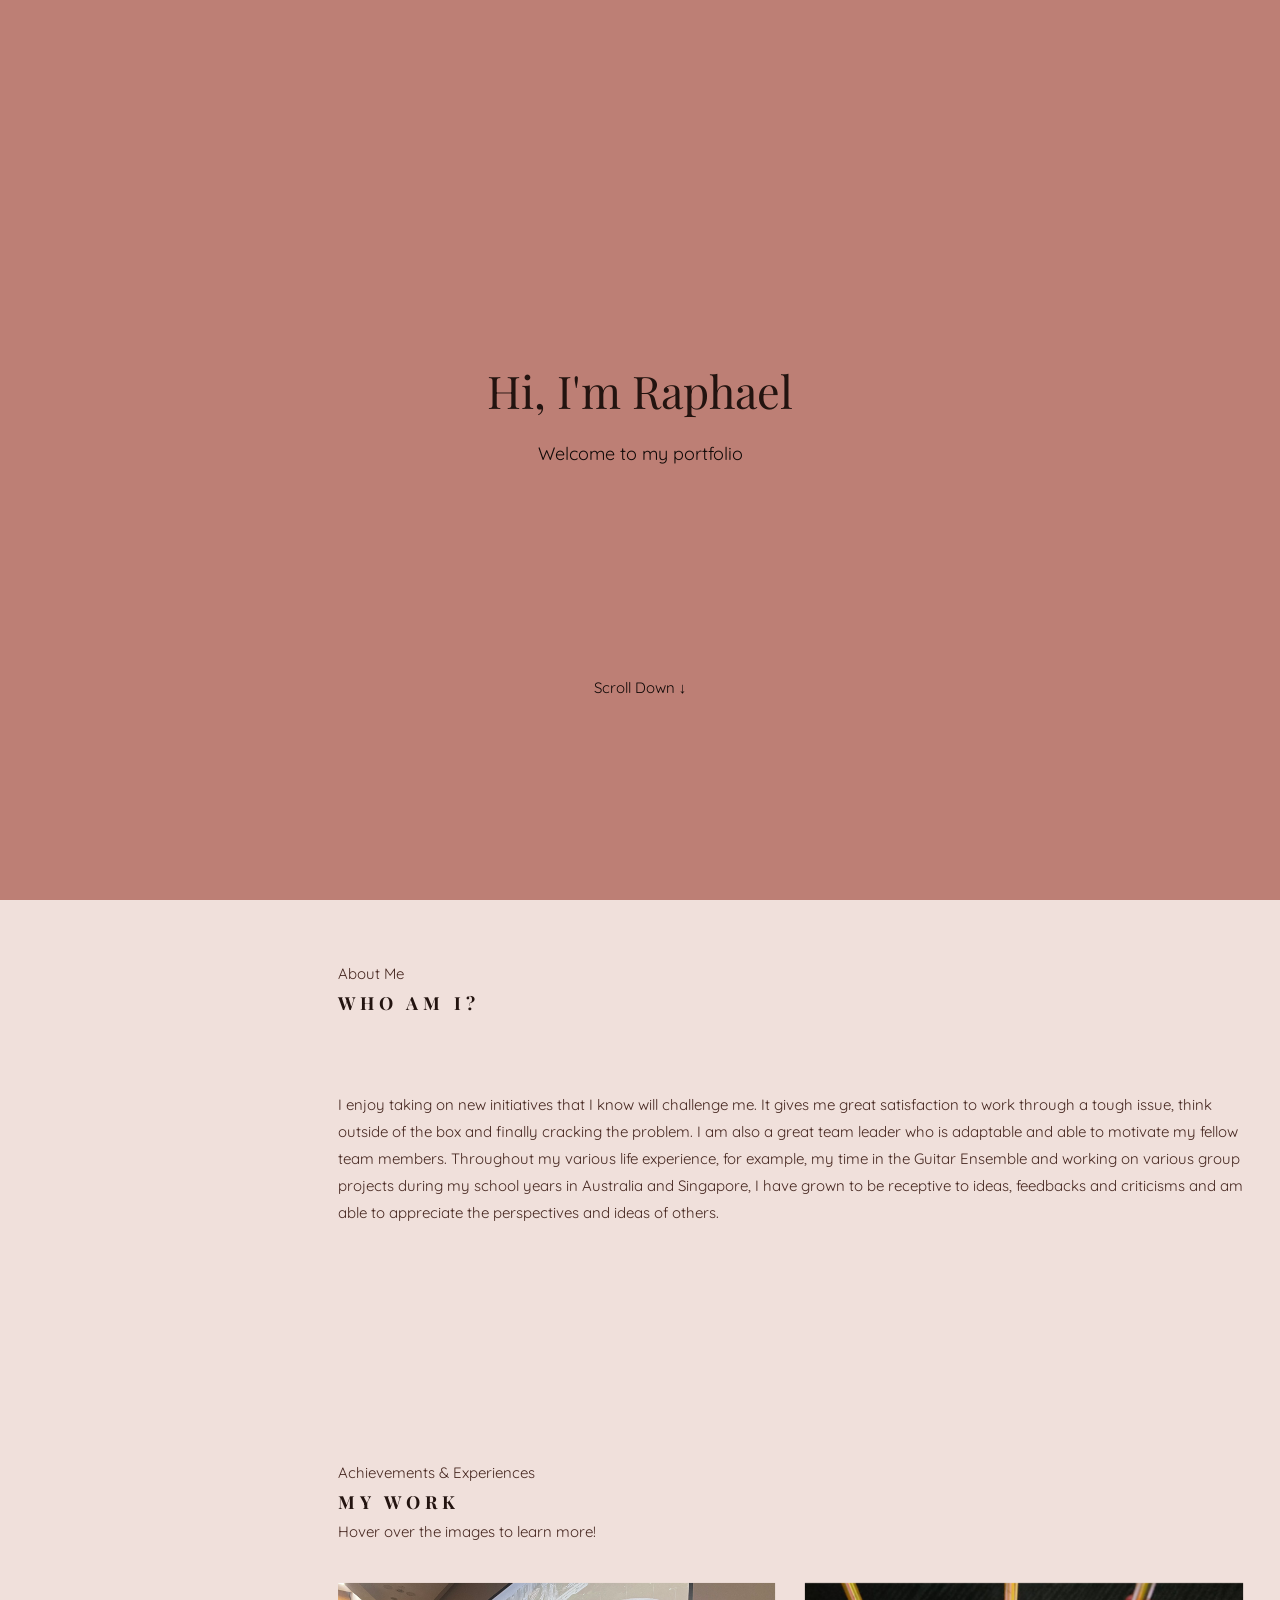
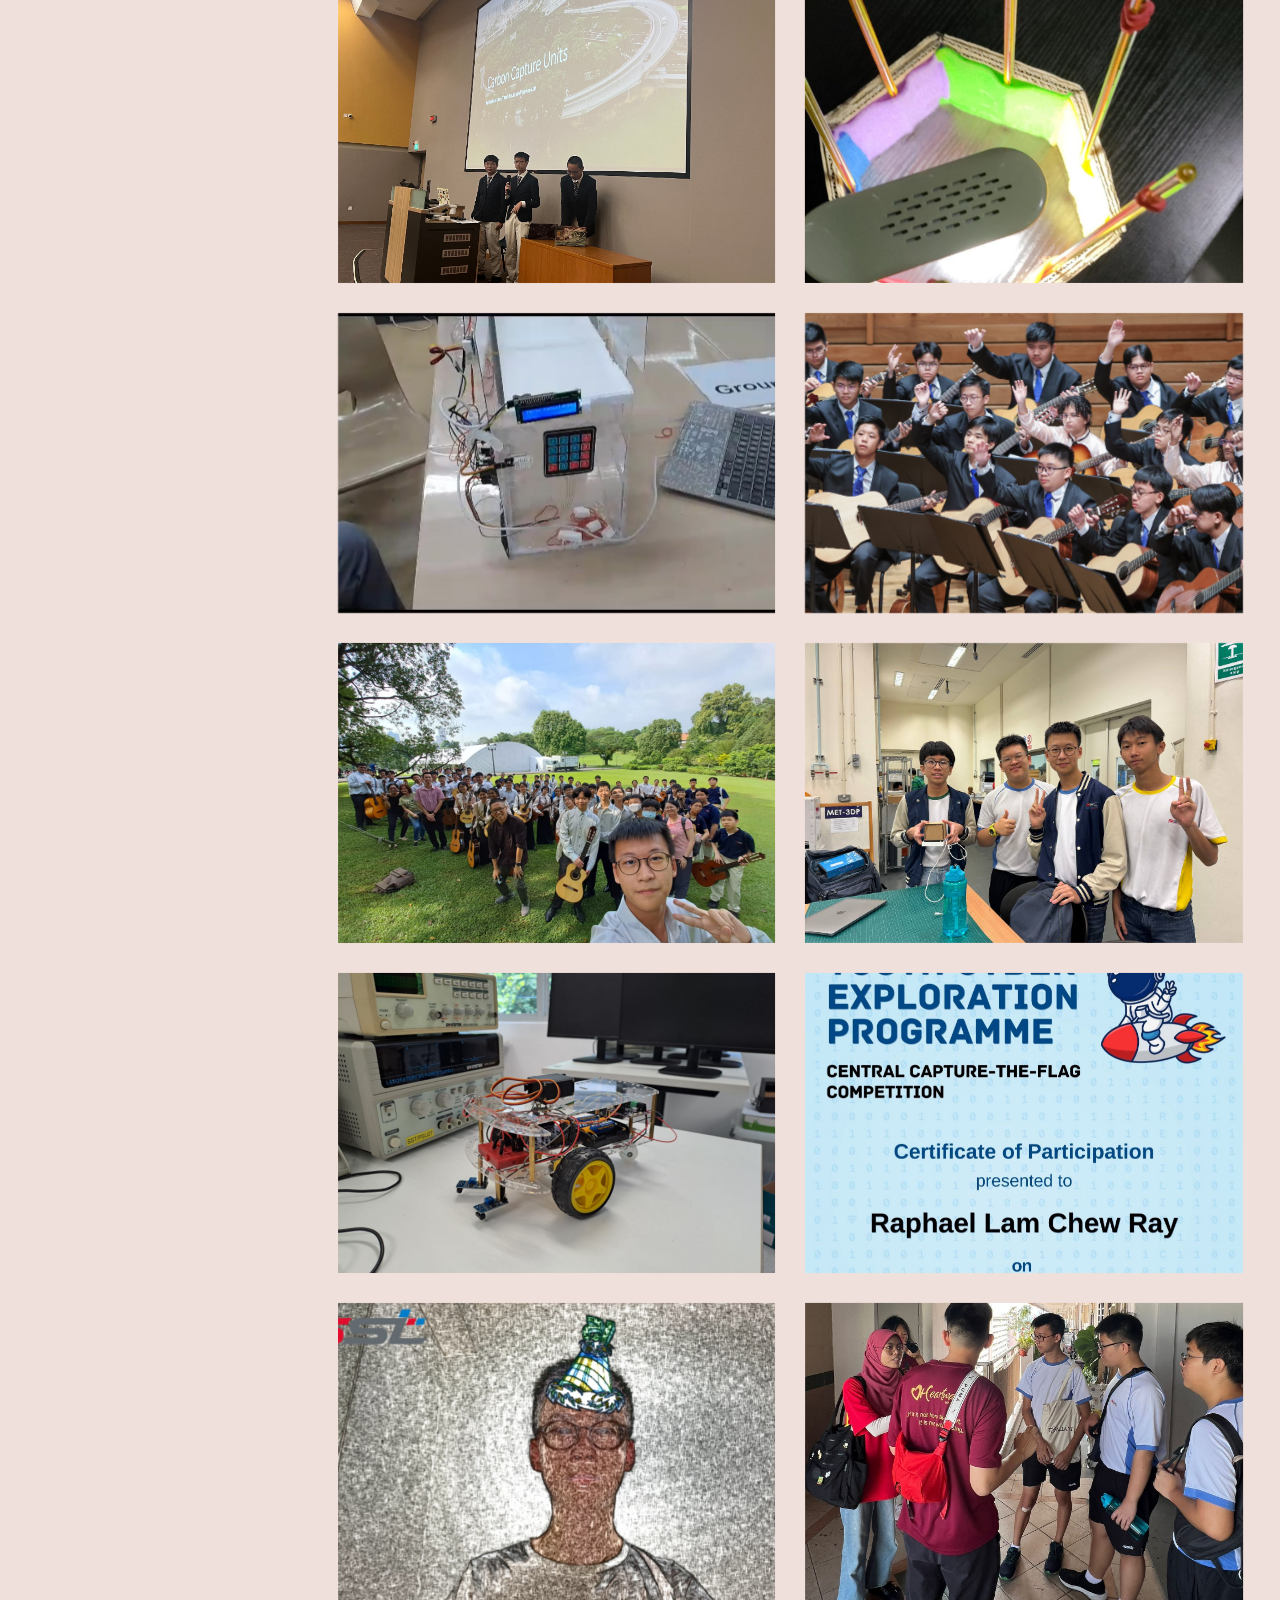
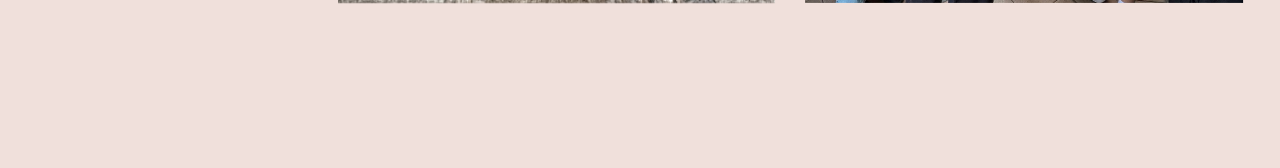
==== index.html @ e52ca61a "Overhaul" ====
<!DOCTYPE HTML>
<html>
	<head>
	<meta charset="utf-8">
	<meta http-equiv="X-UA-Compatible" content="IE=edge">
	<title>Raphael</title>

	<!-- Place favicon.ico and apple-touch-icon.png in the root directory -->
	<link rel="shortcut icon" href="favicon.ico">

	<link href="https://fonts.googleapis.com/css?family=Quicksand:300,400,500,700" rel="stylesheet">
	<link href="https://fonts.googleapis.com/css?family=Playfair+Display:400,400i,700" rel="stylesheet">
	
	<!-- Animate.css -->
	<link rel="stylesheet" href="css/animate.css">
	<!-- Icomoon Icon Fonts-->
	<link rel="stylesheet" href="css/icomoon.css">
	<!-- Bootstrap  -->
	<link rel="stylesheet" href="css/bootstrap.css">
	<!-- Flexslider  -->
	<link rel="stylesheet" href="css/flexslider.css">
	<!-- Flaticons  -->
	<!-- <link rel="stylesheet" href="fonts/flaticon/font/flaticon.css"> -->
	<!-- Owl Carousel -->
	<link rel="stylesheet" href="css/owl.carousel.min.css">
	<link rel="stylesheet" href="css/owl.theme.default.min.css">
	<!-- Theme style  -->
	<link rel="stylesheet" href="css/style.css">

	</head>
	<body>
	<div id="colorlib-page">
		<div class="container-wrap">
		<aside id="colorlib-aside" role="complementary" class="border js-fullheight">
			<div class="text-center">
				<div class="author-img" style="background-image: url(images/Profile.jpeg);"></div>
				<h1 id="colorlib-logo"><a href="index.html">Raphael Lam</a></h1>
				<span class="position">SST Student</span>
			</div>
			<nav id="colorlib-main-menu" role="navigation" class="navbar">
				<div id="navbar" class="collapse">
					<ul>
						<li class="active"><a href="#" data-nav-section="home">Home</a></li>
						<li><a href="#" data-nav-section="about">About</a></li>
						<li><a href="#" data-nav-section="work">Achievements & Experiences</a></li>
						<!-- <li><a href="#" data-nav-section="contact">Contact</a></li> -->
					</ul>
				</div>
			</nav>
		</aside>

		<section id="cover" class="js-fullheight">
			<div class="cover-content text-center">
				<h1>Hi, I'm Raphael</h1>
				<p>Welcome to my portfolio</p>
				<a href="#colorlib-main" class="scroll-btn">Scroll Down ↓</a>
			</div>
		</section>

		<div id="colorlib-main">

			<section id="colorlib-about" class="colorlib-about" data-section="about">
				<div class="colorlib-narrow-content">
					<div class="row">
						<div class="col-md-12">
							<div class="row row-bottom-padded-sm animate-box" data-animate-effect="fadeInLeft">
								<div class="col-md-12">
									<div class="about-desc">
										<span class="heading-meta">About Me</span>
										<h2 class="colorlib-heading">Who Am I?</h2>
										<!-- <p>I am a <strong>persistent</strong> learner.</p> -->
										<p>I enjoy taking on new initiatives that I know will challenge me. It gives me great satisfaction to work through a tough issue, think outside of the box and finally cracking the problem. I am also a great team leader who is adaptable and able to motivate my fellow team members. Throughout my various life experience, for example, my time in the Guitar Ensemble and working on various group projects during my school years in Australia and Singapore, I have grown to be receptive to ideas, feedbacks and criticisms and am able to appreciate the perspectives and ideas of others.</p>
									</div>
								</div>
							</div>
						</div>
					</div>
				</div>
			</section>

			<section class="colorlib-work" data-section="work">
				<div class="colorlib-narrow-content">
					<div class="row">
						<div class="col-md-6 col-md-offset-3 col-md-pull-3 animate-box" data-animate-effect="fadeInLeft">
							<span class="heading-meta">Achievements & Experiences</span>
							<h2 class="colorlib-heading" style="margin: 0;">My work</h2>
							<p>Hover over the images to learn more!</p>
						</div>
					</div>
					<div class="row row-bottom-padded-sm animate-box" data-animate-effect="fadeInLeft">
					</div>
					<div class="row">
						<div class="col-md-6 animate-box" data-animate-effect="fadeInLeft">
							<div class="project" style="background-image: url(images/chemcom.jpg);">
								<div class="desc">
									<div class="con">
										<h3><a href="work.html">2023 NUS Chem•Comm competition</a></h3>
										<p>In 2023, I participated in the 2023 NUS Chem•Comm competition. Our team decided to focus and research on the effect of carbon capture unit (CCU) to make schools carbon neutral by 2030. This competition allowed me to develop and foster my interest in Chemistry, and especially on how we can help to protect our environment for the future generations. You can visit the website we designed for the competition <a href="https://vernonloh6.wixsite.com/chemdotcom" style="color: inherit; text-decoration: underline;" target="_blank">here</a>.</p>
									</div>
								</div>
							</div>
						</div>
						<div class="col-md-6 animate-box" data-animate-effect="fadeInRight">
							<div class="project" style="background-image: url(images/ISS.jpg);">
								<div class="desc">
									<div class="con">
										<h3><a href="work.html">ISS</a></h3>
										<p>Our goal was to investigate the effect of colour on heat absorption of infra-red radiation. This project was an exciting first-time opportunity for me to go through an investigation and research process that spans from the planning, conducting the experiment, collection of the data and finally the analysis of the results.</p>
									</div>
								</div>
							</div>
						</div>
						<div class="col-md-6 animate-box" data-animate-effect="fadeInRight">
							<div class="project" style="background-image: url(images/artc.jpg);">
								<div class="desc">
									<div class="con">
										<h3><a href="work.html">ARTC camp</a></h3>
										<p>For the ARTC camp, we were tasked to come up with a product that could help increase the effectiveness of the recycling process. We did this by coming up with a device that could potentially detect which bottles were cleaned and properly washed before they go in the recycling bin. In this way, it would avoid contamination of recyclables that were already inside the bin.</p>
									</div>
								</div>
							</div>
						</div>
						<div class="col-md-6 animate-box" data-animate-effect="fadeInRight">
							<div class="project" style="background-image: url(images/syfimg.jpg);">
								<div class="desc">
									<div class="con">
										<h3><a href="work.html">2023 SYF competition</a></h3>
										<p>I was proud to be part of the SST Guitar Ensemble which won distinction at the 2023 SYF Competition. This was a golden opportunity for me to challenge myself to learn and play new and difficult pieces. It required commitment and dedication to perfect and master each song to the best of my abilities. At the same time, as the Vice Chairperson, I had to motivate and encourage my fellow guitarists to persevere in the gruelling practice sessions.</p>
									</div>
								</div>
							</div>
						</div>
						<div class="col-md-6 animate-box" data-animate-effect="fadeInRight">
							<div class="project" style="background-image: url(images/istana.jpeg);">
								<div class="desc">
									<div class="con">
										<h3><a href="work.html">2024 Performance at Istana</a></h3>
										<p>The SST Guitar Ensemble was invited to perform at the Istana for the Hari Raya Haji.  It was a very eye-opening experience for me as it was a chance for us to perform in front of a live audience. It was not an easy feat. We had to learn quite a number of pieces as our slot was for one hour, and we also had to perform outdoors in the sweltering heat.</p>
									</div>
								</div>
							</div>
						</div>
						<div class="col-md-6 animate-box" data-animate-effect="fadeInRight">
							<div class="project" style="background-image: url(images/bigdcamp.jpeg);">
								<div class="desc">
									<div class="con">
										<h3><a href="work.html">2024 SUTD-SST-NP Big D Camp</a></h3>
										<p>The SUTD-SST-NP Big D Camp taught me how to work with my team members to come up with a prototype in a short period of time. Over 3 days, we had to keep focused on the task at hand as we had limited time to agree on an idea, come up with the product design and build the prototype.</p>
									</div>
								</div>
							</div>
						</div>
						<div class="col-md-6 animate-box" data-animate-effect="fadeInRight">
							<div class="project" style="background-image: url(images/idc.jpeg);">
								<div class="desc">
									<div class="con">
										<h3><a href="work.html">IDC challenge</a></h3>
										<p>This challenge gave me the opportunity to work with my team-mates to build a disaster rescue robot. We worked on integrating an AI run on Raspberry Pi with the movement and control of the robot and sensors by making use of an Arduino Uno.</p>
									</div>
								</div>
							</div>
						</div>
						<div class="col-md-6 animate-box" data-animate-effect="fadeInRight">
							<div class="project" style="background-image: url(images/YCEP.jpg);">
								<div class="desc">
									<div class="con">
										<h3><a href="work.html"></a>YCEP</h3>
										<p>Over the past three years, I have taken part in multiple YCEP events organised by CSA and different polytechnics. This allowed me to pick up useful cybersecurity skills that help me to learn to be safe when being online.</p>
									</div>
								</div>
							</div>
						</div>
						<div class="col-md-6 animate-box" data-animate-effect="fadeInRight">
							<div class="project" style="background-image: url(images/compcoursework.jpg);">
								<div class="desc">
									<div class="con">
										<h3><a href="work.html"></a>Computing performance task</h3>
										<p>My assigned Computing Performance Task was to use the Python programming and facial recognition libraries to detect the faces of users. The context was for it be a virtual photobooth for SST’s anniversary, hence eliminating the need for physical props. <a href="https://github.com/Waphhh/CV-snapchat-filter" style="color: inherit; text-decoration: underline;" target="_blank">Link to the github repo</a>.</p>
									</div>
								</div>
							</div>
						</div>
						<div class="col-md-6 animate-box" data-animate-effect="fadeInRight">
							<div class="project" style="background-image: url(images/capstone.jpeg);">
								<div class="desc">
									<div class="con">
										<h3><a href="work.html"></a>Capstone</h3>
										<p>My year-end Capstone project sees me working with Heartware Network together with 3 of my friends to help our pioneer generation. Through this experience, I have nurtured my patience, compassion and understanding. I have gained a better insight about the elderly in our society, and in particular some of the unseen challenges that they face in their everyday life. So, our goal is to come up with an easy and simple solution that can contribute towards educating them to embrace technology.</p>
									</div>
								</div>
							</div>
						</div>
					</div>
				</div>
			</section>

			<!-- <section class="colorlib-contact" data-section="contact">
				<div class="colorlib-narrow-content">
					<div class="row">
						<div class="col-md-6 col-md-offset-3 col-md-pull-3 animate-box" data-animate-effect="fadeInLeft">
							<span class="heading-meta">Contact</span>
							<h2 class="colorlib-heading">Get in touch</h2>
						</div>
					</div>
				</div>
			</section> -->

		</div><!-- end:colorlib-main -->
	</div><!-- end:container-wrap -->
	</div><!-- end:colorlib-page -->

	<!-- jQuery -->
	<script src="js/jquery.min.js"></script>
	<!-- jQuery Easing -->
	<script src="js/jquery.easing.1.3.js"></script>
	<!-- Bootstrap -->
	<script src="js/bootstrap.min.js"></script>
	<!-- Waypoints -->
	<script src="js/jquery.waypoints.min.js"></script>
	<!-- Flexslider -->
	<script src="js/jquery.flexslider-min.js"></script>
	<!-- Owl carousel -->
	<script src="js/owl.carousel.min.js"></script>
	<!-- Counters -->
	<script src="js/jquery.countTo.js"></script>
	
	
	<!-- MAIN JS -->
	<script src="js/main.js"></script>

	</body>
</html>
---- css/icomoon.css ----
@font-face {
  font-family: 'icomoon';
  src:  url('fonts/icomoon.eot?6py85u');
  src:  
    url('fonts/icomoon.eot?6py85u#iefix') format('embedded-opentype'),
    url('fonts/icomoon.ttf?6py85u') format('truetype'),
    url('fonts/icomoon.woff?6py85u') format('woff'),
    url('fonts/icomoon.svg?6py85u#icomoon') format('svg');
  font-weight: normal;
  font-style: normal;
}

[class^="icon-"], [class*=" icon-"] {
  /* use !important to prevent issues with browser extensions that change fonts */
  font-family: 'icomoon' !important;
  speak: none;
  font-style: normal;
  font-weight: normal;
  font-variant: normal;
  text-transform: none;
  line-height: 1;

  /* Better Font Rendering =========== */
  -webkit-font-smoothing: antialiased;
  -moz-osx-font-smoothing: grayscale;
}

.icon-times:before {
  content: "\e930";
}
.icon-tick:before {
  content: "\e931";
}
.icon-plus:before {
  content: "\e932";
}
.icon-minus:before {
  content: "\e933";
}
.icon-equals:before {
  content: "\e934";
}
.icon-divide:before {
  content: "\e935";
}
.icon-chevron-right:before {
  content: "\e936";
}
.icon-chevron-left:before {
  content: "\e937";
}
.icon-arrow-right-thick:before {
  content: "\e938";
}
.icon-arrow-left-thick:before {
  content: "\e939";
}
.icon-th-small:before {
  content: "\e93a";
}
.icon-th-menu:before {
  content: "\e93b";
}
.icon-th-list:before {
  content: "\e93c";
}
.icon-th-large:before {
  content: "\e93d";
}
.icon-home:before {
  content: "\e93e";
}
.icon-arrow-forward:before {
  content: "\e93f";
}
.icon-arrow-back:before {
  content: "\e940";
}
.icon-rss:before {
  content: "\e941";
}
.icon-location:before {
  content: "\e942";
}
.icon-link:before {
  content: "\e943";
}
.icon-image:before {
  content: "\e944";
}
.icon-arrow-up-thick:before {
  content: "\e945";
}
.icon-arrow-down-thick:before {
  content: "\e946";
}
.icon-starburst:before {
  content: "\e947";
}
.icon-starburst-outline:before {
  content: "\e948";
}
.icon-star3:before {
  content: "\e949";
}
.icon-flow-children:before {
  content: "\e94a";
}
.icon-export:before {
  content: "\e94b";
}
.icon-delete2:before {
  content: "\e94c";
}
.icon-delete-outline:before {
  content: "\e94d";
}
.icon-cloud-storage:before {
  content: "\e94e";
}
.icon-wi-fi:before {
  content: "\e94f";
}
.icon-heart:before {
  content: "\e950";
}
.icon-flash:before {
  content: "\e951";
}
.icon-cancel:before {
  content: "\e952";
}
.icon-backspace:before {
  content: "\e953";
}
.icon-attachment:before {
  content: "\e954";
}
.icon-arrow-move:before {
  content: "\e955";
}
.icon-warning:before {
  content: "\e956";
}
.icon-user:before {
  content: "\e957";
}
.icon-radar:before {
  content: "\e958";
}
.icon-lock-open:before {
  content: "\e959";
}
.icon-lock-closed:before {
  content: "\e95a";
}
.icon-location-arrow:before {
  content: "\e95b";
}
.icon-info:before {
  content: "\e95c";
}
.icon-user-delete:before {
  content: "\e95d";
}
.icon-user-add:before {
  content: "\e95e";
}
.icon-media-pause:before {
  content: "\e95f";
}
.icon-group:before {
  content: "\e960";
}
.icon-chart-pie:before {
  content: "\e961";
}
.icon-chart-line:before {
  content: "\e962";
}
.icon-chart-bar:before {
  content: "\e963";
}
.icon-chart-area:before {
  content: "\e964";
}
.icon-video:before {
  content: "\e965";
}
.icon-point-of-interest:before {
  content: "\e966";
}
.icon-infinity:before {
  content: "\e967";
}
.icon-globe:before {
  content: "\e968";
}
.icon-eye:before {
  content: "\e969";
}
.icon-cog:before {
  content: "\e96a";
}
.icon-camera:before {
  content: "\e96b";
}
.icon-upload:before {
  content: "\e96c";
}
.icon-scissors:before {
  content: "\e96d";
}
.icon-refresh:before {
  content: "\e96e";
}
.icon-pin:before {
  content: "\e96f";
}
.icon-key:before {
  content: "\e970";
}
.icon-info-large:before {
  content: "\e971";
}
.icon-eject:before {
  content: "\e972";
}
.icon-download:before {
  content: "\e973";
}
.icon-zoom:before {
  content: "\e974";
}
.icon-zoom-out:before {
  content: "\e975";
}
.icon-zoom-in:before {
  content: "\e976";
}
.icon-sort-numerically:before {
  content: "\e977";
}
.icon-sort-alphabetically:before {
  content: "\e978";
}
.icon-input-checked:before {
  content: "\e979";
}
.icon-calender:before {
  content: "\e97a";
}
.icon-world2:before {
  content: "\e97b";
}
.icon-notes:before {
  content: "\e97c";
}
.icon-code:before {
  content: "\e97d";
}
.icon-arrow-sync:before {
  content: "\e97e";
}
.icon-arrow-shuffle:before {
  content: "\e97f";
}
.icon-arrow-repeat:before {
  content: "\e980";
}
.icon-arrow-minimise:before {
  content: "\e981";
}
.icon-arrow-maximise:before {
  content: "\e982";
}
.icon-arrow-loop:before {
  content: "\e983";
}
.icon-anchor:before {
  content: "\e984";
}
.icon-spanner:before {
  content: "\e985";
}
.icon-puzzle:before {
  content: "\e986";
}
.icon-power:before {
  content: "\e987";
}
.icon-plane:before {
  content: "\e988";
}
.icon-pi:before {
  content: "\e989";
}
.icon-phone:before {
  content: "\e98a";
}
.icon-microphone2:before {
  content: "\e98b";
}
.icon-media-rewind:before {
  content: "\e98c";
}
.icon-flag:before {
  content: "\e98d";
}
.icon-adjust-brightness:before {
  content: "\e98e";
}
.icon-waves:before {
  content: "\e98f";
}
.icon-social-twitter:before {
  content: "\e990";
}
.icon-social-facebook:before {
  content: "\e991";
}
.icon-social-dribbble:before {
  content: "\e992";
}
.icon-media-stop:before {
  content: "\e993";
}
.icon-media-record:before {
  content: "\e994";
}
.icon-media-play:before {
  content: "\e995";
}
.icon-media-fast-forward:before {
  content: "\e996";
}
.icon-media-eject:before {
  content: "\e997";
}
.icon-social-vimeo:before {
  content: "\e998";
}
.icon-social-tumbler:before {
  content: "\e999";
}
.icon-social-skype:before {
  content: "\e99a";
}
.icon-social-pinterest:before {
  content: "\e99b";
}
.icon-social-linkedin:before {
  content: "\e99c";
}
.icon-social-last-fm:before {
  content: "\e99d";
}
.icon-social-github:before {
  content: "\e99e";
}
.icon-social-flickr:before {
  content: "\e99f";
}
.icon-at:before {
  content: "\e9a0";
}
.icon-times-outline:before {
  content: "\e9a1";
}
.icon-plus-outline:before {
  content: "\e9a2";
}
.icon-minus-outline:before {
  content: "\e9a3";
}
.icon-tick-outline:before {
  content: "\e9a4";
}
.icon-th-large-outline:before {
  content: "\e9a5";
}
.icon-equals-outline:before {
  content: "\e9a6";
}
.icon-divide-outline:before {
  content: "\e9a7";
}
.icon-chevron-right-outline:before {
  content: "\e9a8";
}
.icon-chevron-left-outline:before {
  content: "\e9a9";
}
.icon-arrow-right-outline:before {
  content: "\e9aa";
}
.icon-arrow-left-outline:before {
  content: "\e9ab";
}
.icon-th-small-outline:before {
  content: "\e9ac";
}
.icon-th-menu-outline:before {
  content: "\e9ad";
}
.icon-th-list-outline:before {
  content: "\e9ae";
}
.icon-news2:before {
  content: "\e9b1";
}
.icon-home-outline:before {
  content: "\e9b2";
}
.icon-arrow-up-outline:before {
  content: "\e9b3";
}
.icon-arrow-forward-outline:before {
  content: "\e9b4";
}
.icon-arrow-down-outline:before {
  content: "\e9b5";
}
.icon-arrow-back-outline:before {
  content: "\e9b6";
}
.icon-trash3:before {
  content: "\e9b7";
}
.icon-rss-outline:before {
  content: "\e9b8";
}
.icon-message:before {
  content: "\e9b9";
}
.icon-location-outline:before {
  content: "\e9ba";
}
.icon-link-outline:before {
  content: "\e9bb";
}
.icon-image-outline:before {
  content: "\e9bc";
}
.icon-export-outline:before {
  content: "\e9bd";
}
.icon-cross:before {
  content: "\e9be";
}
.icon-wi-fi-outline:before {
  content: "\e9bf";
}
.icon-star-outline:before {
  content: "\e9c0";
}
.icon-media-pause-outline:before {
  content: "\e9c1";
}
.icon-mail:before {
  content: "\e9c2";
}
.icon-heart-outline:before {
  content: "\e9c3";
}
.icon-flash-outline:before {
  content: "\e9c4";
}
.icon-cancel-outline:before {
  content: "\e9c5";
}
.icon-beaker:before {
  content: "\e9c6";
}
.icon-arrow-move-outline:before {
  content: "\e9c7";
}
.icon-watch2:before {
  content: "\e9c8";
}
.icon-warning-outline:before {
  content: "\e9c9";
}
.icon-time:before {
  content: "\e9ca";
}
.icon-radar-outline:before {
  content: "\e9cb";
}
.icon-lock-open-outline:before {
  content: "\e9cc";
}
.icon-location-arrow-outline:before {
  content: "\e9cd";
}
.icon-info-outline:before {
  content: "\e9ce";
}
.icon-backspace-outline:before {
  content: "\e9cf";
}
.icon-attachment-outline:before {
  content: "\e9d0";
}
.icon-user-outline:before {
  content: "\e9d1";
}
.icon-user-delete-outline:before {
  content: "\e9d2";
}
.icon-user-add-outline:before {
  content: "\e9d3";
}
.icon-lock-closed-outline:before {
  content: "\e9d4";
}
.icon-group-outline:before {
  content: "\e9d5";
}
.icon-chart-pie-outline:before {
  content: "\e9d6";
}
.icon-chart-line-outline:before {
  content: "\e9d7";
}
.icon-chart-bar-outline:before {
  content: "\e9d8";
}
.icon-chart-area-outline:before {
  content: "\e9d9";
}
.icon-video-outline:before {
  content: "\e9da";
}
.icon-point-of-interest-outline:before {
  content: "\e9db";
}
.icon-map:before {
  content: "\e9dc";
}
.icon-key-outline:before {
  content: "\e9dd";
}
.icon-infinity-outline:before {
  content: "\e9de";
}
.icon-globe-outline:before {
  content: "\e9df";
}
.icon-eye-outline:before {
  content: "\e9e0";
}
.icon-cog-outline:before {
  content: "\e9e1";
}
.icon-camera-outline:before {
  content: "\e9e2";
}
.icon-upload-outline:before {
  content: "\e9e3";
}
.icon-support:before {
  content: "\e9e4";
}
.icon-scissors-outline:before {
  content: "\e9e5";
}
.icon-refresh-outline:before {
  content: "\e9e6";
}
.icon-info-large-outline:before {
  content: "\e9e7";
}
.icon-eject-outline:before {
  content: "\e9e8";
}
.icon-download-outline:before {
  content: "\e9e9";
}
.icon-battery-mid:before {
  content: "\e9ea";
}
.icon-battery-low:before {
  content: "\e9eb";
}
.icon-battery-high:before {
  content: "\e9ec";
}
.icon-zoom-outline:before {
  content: "\e9ed";
}
.icon-zoom-out-outline:before {
  content: "\e9ee";
}
.icon-zoom-in-outline:before {
  content: "\e9ef";
}
.icon-tag3:before {
  content: "\e9f0";
}
.icon-tabs-outline:before {
  content: "\e9f1";
}
.icon-pin-outline:before {
  content: "\e9f2";
}
.icon-message-typing:before {
  content: "\e9f3";
}
.icon-directions:before {
  content: "\e9f4";
}
.icon-battery-full:before {
  content: "\e9f5";
}
.icon-battery-charge:before {
  content: "\e9f6";
}
.icon-pipette:before {
  content: "\e9f7";
}
.icon-pencil:before {
  content: "\e9f8";
}
.icon-folder:before {
  content: "\e9f9";
}
.icon-folder-delete:before {
  content: "\e9fa";
}
.icon-folder-add:before {
  content: "\e9fb";
}
.icon-edit:before {
  content: "\e9fc";
}
.icon-document:before {
  content: "\e9fd";
}
.icon-document-delete:before {
  content: "\e9fe";
}
.icon-document-add:before {
  content: "\e9ff";
}
.icon-brush:before {
  content: "\ea00";
}
.icon-thumbs-up:before {
  content: "\ea01";
}
.icon-thumbs-down:before {
  content: "\ea02";
}
.icon-pen:before {
  content: "\ea03";
}
.icon-sort-numerically-outline:before {
  content: "\ea04";
}
.icon-sort-alphabetically-outline:before {
  content: "\ea05";
}
.icon-social-last-fm-circular:before {
  content: "\ea06";
}
.icon-social-github-circular:before {
  content: "\ea07";
}
.icon-compass:before {
  content: "\ea08";
}
.icon-bookmark:before {
  content: "\ea09";
}
.icon-input-checked-outline:before {
  content: "\ea0a";
}
.icon-code-outline:before {
  content: "\ea0b";
}
.icon-calender-outline:before {
  content: "\ea0c";
}
.icon-business-card:before {
  content: "\ea0d";
}
.icon-arrow-up:before {
  content: "\ea0e";
}
.icon-arrow-sync-outline:before {
  content: "\ea0f";
}
.icon-arrow-right:before {
  content: "\ea10";
}
.icon-arrow-repeat-outline:before {
  content: "\ea11";
}
.icon-arrow-loop-outline:before {
  content: "\ea12";
}
.icon-arrow-left:before {
  content: "\ea13";
}
.icon-flow-switch:before {
  content: "\ea14";
}
.icon-flow-parallel:before {
  content: "\ea15";
}
.icon-flow-merge:before {
  content: "\ea16";
}
.icon-document-text:before {
  content: "\ea17";
}
.icon-clipboard:before {
  content: "\ea18";
}
.icon-calculator:before {
  content: "\ea19";
}
.icon-arrow-minimise-outline:before {
  content: "\ea1a";
}
.icon-arrow-maximise-outline:before {
  content: "\ea1b";
}
.icon-arrow-down:before {
  content: "\ea1c";
}
.icon-gift:before {
  content: "\ea1d";
}
.icon-film:before {
  content: "\ea1e";
}
.icon-database:before {
  content: "\ea1f";
}
.icon-bell:before {
  content: "\ea20";
}
.icon-anchor-outline:before {
  content: "\ea21";
}
.icon-adjust-contrast:before {
  content: "\ea22";
}
.icon-world-outline:before {
  content: "\ea23";
}
.icon-shopping-bag:before {
  content: "\ea24";
}
.icon-power-outline:before {
  content: "\ea25";
}
.icon-notes-outline:before {
  content: "\ea26";
}
.icon-device-tablet:before {
  content: "\ea27";
}
.icon-device-phone:before {
  content: "\ea28";
}
.icon-device-laptop:before {
  content: "\ea29";
}
.icon-device-desktop:before {
  content: "\ea2a";
}
.icon-briefcase:before {
  content: "\ea2b";
}
.icon-stopwatch:before {
  content: "\ea2c";
}
.icon-spanner-outline:before {
  content: "\ea2d";
}
.icon-puzzle-outline:before {
  content: "\ea2e";
}
.icon-printer:before {
  content: "\ea2f";
}
.icon-pi-outline:before {
  content: "\ea30";
}
.icon-lightbulb:before {
  content: "\ea31";
}
.icon-flag-outline:before {
  content: "\ea32";
}
.icon-contacts:before {
  content: "\ea33";
}
.icon-archive2:before {
  content: "\ea34";
}
.icon-weather-stormy:before {
  content: "\ea35";
}
.icon-weather-shower:before {
  content: "\ea36";
}
.icon-weather-partly-sunny:before {
  content: "\ea37";
}
.icon-weather-downpour:before {
  content: "\ea38";
}
.icon-weather-cloudy:before {
  content: "\ea39";
}
.icon-plane-outline:before {
  content: "\ea3a";
}
.icon-phone-outline:before {
  content: "\ea3b";
}
.icon-microphone-outline:before {
  content: "\ea3c";
}
.icon-weather-windy:before {
  content: "\ea3d";
}
.icon-weather-windy-cloudy:before {
  content: "\ea3e";
}
.icon-weather-sunny:before {
  content: "\ea3f";
}
.icon-weather-snow:before {
  content: "\ea40";
}
.icon-weather-night:before {
  content: "\ea41";
}
.icon-media-stop-outline:before {
  content: "\ea42";
}
.icon-media-rewind-outline:before {
  content: "\ea43";
}
.icon-media-record-outline:before {
  content: "\ea44";
}
.icon-media-play-outline:before {
  content: "\ea45";
}
.icon-media-fast-forward-outline:before {
  content: "\ea46";
}
.icon-media-eject-outline:before {
  content: "\ea47";
}
.icon-wine:before {
  content: "\ea48";
}
.icon-waves-outline:before {
  content: "\ea49";
}
.icon-ticket:before {
  content: "\ea4a";
}
.icon-tags:before {
  content: "\ea4b";
}
.icon-plug:before {
  content: "\ea4c";
}
.icon-headphones:before {
  content: "\ea4d";
}
.icon-credit-card:before {
  content: "\ea4e";
}
.icon-coffee:before {
  content: "\ea4f";
}
.icon-book:before {
  content: "\ea50";
}
.icon-beer:before {
  content: "\ea51";
}
.icon-volume2:before {
  content: "\ea52";
}
.icon-volume-up:before {
  content: "\ea53";
}
.icon-volume-mute:before {
  content: "\ea54";
}
.icon-volume-down:before {
  content: "\ea55";
}
.icon-social-vimeo-circular:before {
  content: "\ea56";
}
.icon-social-twitter-circular:before {
  content: "\ea57";
}
.icon-social-pinterest-circular:before {
  content: "\ea58";
}
.icon-social-linkedin-circular:before {
  content: "\ea59";
}
.icon-social-facebook-circular:before {
  content: "\ea5a";
}
.icon-social-dribbble-circular:before {
  content: "\ea5b";
}
.icon-tree:before {
  content: "\ea5c";
}
.icon-thermometer2:before {
  content: "\ea5d";
}
.icon-social-tumbler-circular:before {
  content: "\ea5e";
}
.icon-social-skype-outline:before {
  content: "\ea5f";
}
.icon-social-flickr-circular:before {
  content: "\ea60";
}
.icon-social-at-circular:before {
  content: "\ea61";
}
.icon-shopping-cart:before {
  content: "\ea62";
}
.icon-messages:before {
  content: "\ea63";
}
.icon-leaf:before {
  content: "\ea64";
}
.icon-feather:before {
  content: "\ea65";
}
.icon-eye2:before {
  content: "\e064";
}
.icon-paper-clip:before {
  content: "\e065";
}
.icon-mail5:before {
  content: "\e066";
}
.icon-toggle:before {
  content: "\e067";
}
.icon-layout:before {
  content: "\e068";
}
.icon-link2:before {
  content: "\e069";
}
.icon-bell2:before {
  content: "\e06a";
}
.icon-lock3:before {
  content: "\e06b";
}
.icon-unlock:before {
  content: "\e06c";
}
.icon-ribbon2:before {
  content: "\e06d";
}
.icon-image2:before {
  content: "\e06e";
}
.icon-signal:before {
  content: "\e06f";
}
.icon-target3:before {
  content: "\e070";
}
.icon-clipboard3:before {
  content: "\e071";
}
.icon-clock3:before {
  content: "\e072";
}
.icon-watch:before {
  content: "\e073";
}
.icon-air-play:before {
  content: "\e074";
}
.icon-camera3:before {
  content: "\e075";
}
.icon-video2:before {
  content: "\e076";
}
.icon-disc:before {
  content: "\e077";
}
.icon-printer3:before {
  content: "\e078";
}
.icon-monitor:before {
  content: "\e079";
}
.icon-server:before {
  content: "\e07a";
}
.icon-cog2:before {
  content: "\e07b";
}
.icon-heart3:before {
  content: "\e07c";
}
.icon-paragraph:before {
  content: "\e07d";
}
.icon-align-justify:before {
  content: "\e07e";
}
.icon-align-left:before {
  content: "\e07f";
}
.icon-align-center:before {
  content: "\e080";
}
.icon-align-right:before {
  content: "\e081";
}
.icon-book2:before {
  content: "\e082";
}
.icon-layers2:before {
  content: "\e083";
}
.icon-stack2:before {
  content: "\e084";
}
.icon-stack-2:before {
  content: "\e085";
}
.icon-paper:before {
  content: "\e086";
}
.icon-paper-stack:before {
  content: "\e087";
}
.icon-search3:before {
  content: "\e088";
}
.icon-zoom-in2:before {
  content: "\e089";
}
.icon-zoom-out2:before {
  content: "\e08a";
}
.icon-reply2:before {
  content: "\e08b";
}
.icon-circle-plus:before {
  content: "\e08c";
}
.icon-circle-minus:before {
  content: "\e08d";
}
.icon-circle-check:before {
  content: "\e08e";
}
.icon-circle-cross:before {
  content: "\e08f";
}
.icon-square-plus:before {
  content: "\e090";
}
.icon-square-minus:before {
  content: "\e091";
}
.icon-square-check:before {
  content: "\e092";
}
.icon-square-cross:before {
  content: "\e093";
}
.icon-microphone:before {
  content: "\e094";
}
.icon-record:before {
  content: "\e095";
}
.icon-skip-back:before {
  content: "\e096";
}
.icon-rewind:before {
  content: "\e097";
}
.icon-play4:before {
  content: "\e098";
}
.icon-pause3:before {
  content: "\e099";
}
.icon-stop3:before {
  content: "\e09a";
}
.icon-fast-forward:before {
  content: "\e09b";
}
.icon-skip-forward:before {
  content: "\e09c";
}
.icon-shuffle2:before {
  content: "\e09d";
}
.icon-repeat:before {
  content: "\e09e";
}
.icon-folder2:before {
  content: "\e09f";
}
.icon-umbrella:before {
  content: "\e0a0";
}
.icon-moon:before {
  content: "\e0a1";
}
.icon-thermometer:before {
  content: "\e0a2";
}
.icon-drop:before {
  content: "\e0a3";
}
.icon-sun2:before {
  content: "\e0a4";
}
.icon-cloud3:before {
  content: "\e0a5";
}
.icon-cloud-upload2:before {
  content: "\e0a6";
}
.icon-cloud-download2:before {
  content: "\e0a7";
}
.icon-upload4:before {
  content: "\e0a8";
}
.icon-download4:before {
  content: "\e0a9";
}
.icon-location3:before {
  content: "\e0aa";
}
.icon-location-2:before {
  content: "\e0ab";
}
.icon-map3:before {
  content: "\e0ac";
}
.icon-battery:before {
  content: "\e0ad";
}
.icon-head:before {
  content: "\e0ae";
}
.icon-briefcase3:before {
  content: "\e0af";
}
.icon-speech-bubble:before {
  content: "\e0b0";
}
.icon-anchor2:before {
  content: "\e0b1";
}
.icon-globe2:before {
  content: "\e0b2";
}
.icon-box:before {
  content: "\e0b3";
}
.icon-reload:before {
  content: "\e0b4";
}
.icon-share3:before {
  content: "\e0b5";
}
.icon-marquee:before {
  content: "\e0b6";
}
.icon-marquee-plus:before {
  content: "\e0b7";
}
.icon-marquee-minus:before {
  content: "\e0b8";
}
.icon-tag:before {
  content: "\e0b9";
}
.icon-power2:before {
  content: "\e0ba";
}
.icon-command2:before {
  content: "\e0bb";
}
.icon-alt:before {
  content: "\e0bc";
}
.icon-esc:before {
  content: "\e0bd";
}
.icon-bar-graph:before {
  content: "\e0be";
}
.icon-bar-graph-2:before {
  content: "\e0bf";
}
.icon-pie-graph:before {
  content: "\e0c0";
}
.icon-star:before {
  content: "\e0c1";
}
.icon-arrow-left3:before {
  content: "\e0c2";
}
.icon-arrow-right3:before {
  content: "\e0c3";
}
.icon-arrow-up3:before {
  content: "\e0c4";
}
.icon-arrow-down3:before {
  content: "\e0c5";
}
.icon-volume:before {
  content: "\e0c6";
}
.icon-mute:before {
  content: "\e0c7";
}
.icon-content-right:before {
  content: "\e100";
}
.icon-content-left:before {
  content: "\e101";
}
.icon-grid2:before {
  content: "\e102";
}
.icon-grid-2:before {
  content: "\e103";
}
.icon-columns:before {
  content: "\e104";
}
.icon-loader:before {
  content: "\e105";
}
.icon-bag:before {
  content: "\e106";
}
.icon-ban:before {
  content: "\e107";
}
.icon-flag3:before {
  content: "\e108";
}
.icon-trash:before {
  content: "\e109";
}
.icon-expand2:before {
  content: "\e110";
}
.icon-contract:before {
  content: "\e111";
}
.icon-maximize:before {
  content: "\e112";
}
.icon-minimize:before {
  content: "\e113";
}
.icon-plus2:before {
  content: "\e114";
}
.icon-minus2:before {
  content: "\e115";
}
.icon-check:before {
  content: "\e116";
}
.icon-cross2:before {
  content: "\e117";
}
.icon-move:before {
  content: "\e118";
}
.icon-delete:before {
  content: "\e119";
}
.icon-menu5:before {
  content: "\e120";
}
.icon-archive:before {
  content: "\e121";
}
.icon-inbox:before {
  content: "\e122";
}
.icon-outbox:before {
  content: "\e123";
}
.icon-file:before {
  content: "\e124";
}
.icon-file-add:before {
  content: "\e125";
}
.icon-file-subtract:before {
  content: "\e126";
}
.icon-help:before {
  content: "\e127";
}
.icon-open:before {
  content: "\e128";
}
.icon-ellipsis:before {
  content: "\e129";
}
.icon-heart4:before {
  content: "\e900";
}
.icon-cloud4:before {
  content: "\e901";
}
.icon-star2:before {
  content: "\e902";
}
.icon-tv2:before {
  content: "\e903";
}
.icon-sound:before {
  content: "\e904";
}
.icon-video3:before {
  content: "\e905";
}
.icon-trash2:before {
  content: "\e906";
}
.icon-user2:before {
  content: "\e907";
}
.icon-key3:before {
  content: "\e908";
}
.icon-search4:before {
  content: "\e909";
}
.icon-settings:before {
  content: "\e90a";
}
.icon-camera4:before {
  content: "\e90b";
}
.icon-tag2:before {
  content: "\e90c";
}
.icon-lock4:before {
  content: "\e90d";
}
.icon-bulb:before {
  content: "\e90e";
}
.icon-pen2:before {
  content: "\e90f";
}
.icon-diamond:before {
  content: "\e910";
}
.icon-display2:before {
  content: "\e911";
}
.icon-location4:before {
  content: "\e912";
}
.icon-eye3:before {
  content: "\e913";
}
.icon-bubble3:before {
  content: "\e914";
}
.icon-stack3:before {
  content: "\e915";
}
.icon-cup:before {
  content: "\e916";
}
.icon-phone3:before {
  content: "\e917";
}
.icon-news:before {
  content: "\e918";
}
.icon-mail6:before {
  content: "\e919";
}
.icon-like:before {
  content: "\e91a";
}
.icon-photo:before {
  content: "\e91b";
}
.icon-note:before {
  content: "\e91c";
}
.icon-clock4:before {
  content: "\e91d";
}
.icon-paperplane:before {
  content: "\e91e";
}
.icon-params:before {
  content: "\e91f";
}
.icon-banknote:before {
  content: "\e920";
}
.icon-data:before {
  content: "\e921";
}
.icon-music2:before {
  content: "\e922";
}
.icon-megaphone2:before {
  content: "\e923";
}
.icon-study:before {
  content: "\e924";
}
.icon-lab2:before {
  content: "\e925";
}
.icon-food:before {
  content: "\e926";
}
.icon-t-shirt:before {
  content: "\e927";
}
.icon-fire2:before {
  content: "\e928";
}
.icon-clip:before {
  content: "\e929";
}
.icon-shop:before {
  content: "\e92a";
}
.icon-calendar3:before {
  content: "\e92b";
}
.icon-wallet2:before {
  content: "\e92c";
}
.icon-vynil:before {
  content: "\e92d";
}
.icon-truck2:before {
  content: "\e92e";
}
.icon-world:before {
  content: "\e92f";
}
.icon-spinner6:before {
  content: "\e9af";
}
.icon-spinner7:before {
  content: "\e9b0";
}
.icon-amazon:before {
  content: "\eab7";
}
.icon-google:before {
  content: "\eab8";
}
.icon-google2:before {
  content: "\eab9";
}
.icon-google3:before {
  content: "\eaba";
}
.icon-google-plus:before {
  content: "\eabb";
}
.icon-google-plus2:before {
  content: "\eabc";
}
.icon-google-plus3:before {
  content: "\eabd";
}
.icon-hangouts:before {
  content: "\eabe";
}
.icon-google-drive:before {
  content: "\eabf";
}
.icon-facebook2:before {
  content: "\eac0";
}
.icon-facebook22:before {
  content: "\eac1";
}
.icon-instagram:before {
  content: "\eac2";
}
.icon-whatsapp:before {
  content: "\eac3";
}
.icon-spotify:before {
  content: "\eac4";
}
.icon-telegram:before {
  content: "\eac5";
}
.icon-twitter2:before {
  content: "\eac6";
}
.icon-vine:before {
  content: "\eac7";
}
.icon-vk:before {
  content: "\eac8";
}
.icon-renren:before {
  content: "\eac9";
}
.icon-sina-weibo:before {
  content: "\eaca";
}
.icon-rss2:before {
  content: "\eacb";
}
.icon-rss22:before {
  content: "\eacc";
}
.icon-youtube:before {
  content: "\eacd";
}
.icon-youtube2:before {
  content: "\eace";
}
.icon-twitch:before {
  content: "\eacf";
}
.icon-vimeo:before {
  content: "\ead0";
}
.icon-vimeo2:before {
  content: "\ead1";
}
.icon-lanyrd:before {
  content: "\ead2";
}
.icon-flickr:before {
  content: "\ead3";
}
.icon-flickr2:before {
  content: "\ead4";
}
.icon-flickr3:before {
  content: "\ead5";
}
.icon-flickr4:before {
  content: "\ead6";
}
.icon-dribbble2:before {
  content: "\ead7";
}
.icon-behance:before {
  content: "\ead8";
}
.icon-behance2:before {
  content: "\ead9";
}
.icon-deviantart:before {
  content: "\eada";
}
.icon-500px:before {
  content: "\eadb";
}
.icon-steam:before {
  content: "\eadc";
}
.icon-steam2:before {
  content: "\eadd";
}
.icon-dropbox:before {
  content: "\eade";
}
.icon-onedrive:before {
  content: "\eadf";
}
.icon-github:before {
  content: "\eae0";
}
.icon-npm:before {
  content: "\eae1";
}
.icon-basecamp:before {
  content: "\eae2";
}
.icon-trello:before {
  content: "\eae3";
}
.icon-wordpress:before {
  content: "\eae4";
}
.icon-joomla:before {
  content: "\eae5";
}
.icon-ello:before {
  content: "\eae6";
}
.icon-blogger:before {
  content: "\eae7";
}
.icon-blogger2:before {
  content: "\eae8";
}
.icon-tumblr2:before {
  content: "\eae9";
}
.icon-tumblr22:before {
  content: "\eaea";
}
.icon-yahoo:before {
  content: "\eaeb";
}
.icon-yahoo2:before {
  content: "\eaec";
}
.icon-tux:before {
  content: "\eaed";
}
.icon-appleinc:before {
  content: "\eaee";
}
.icon-finder:before {
  content: "\eaef";
}
.icon-android:before {
  content: "\eaf0";
}
.icon-windows:before {
  content: "\eaf1";
}
.icon-windows8:before {
  content: "\eaf2";
}
.icon-soundcloud:before {
  content: "\eaf3";
}
.icon-soundcloud2:before {
  content: "\eaf4";
}
.icon-skype:before {
  content: "\eaf5";
}
.icon-reddit:before {
  content: "\eaf6";
}
.icon-hackernews:before {
  content: "\eaf7";
}
.icon-wikipedia:before {
  content: "\eaf8";
}
.icon-linkedin2:before {
  content: "\eaf9";
}
.icon-linkedin22:before {
  content: "\eafa";
}
.icon-lastfm:before {
  content: "\eafb";
}
.icon-lastfm2:before {
  content: "\eafc";
}
.icon-delicious:before {
  content: "\eafd";
}
.icon-stumbleupon:before {
  content: "\eafe";
}
.icon-stumbleupon2:before {
  content: "\eaff";
}
.icon-stackoverflow:before {
  content: "\eb00";
}
.icon-pinterest:before {
  content: "\eb01";
}
.icon-pinterest2:before {
  content: "\eb02";
}
.icon-xing:before {
  content: "\eb03";
}
.icon-xing2:before {
  content: "\eb04";
}
.icon-flattr:before {
  content: "\eb05";
}
.icon-foursquare:before {
  content: "\eb06";
}
.icon-yelp:before {
  content: "\eb07";
}
.icon-paypal:before {
  content: "\eb08";
}
.icon-chrome:before {
  content: "\eb09";
}
.icon-firefox:before {
  content: "\eb0a";
}
.icon-IE:before {
  content: "\eb0b";
}
.icon-edge:before {
  content: "\eb0c";
}
.icon-safari:before {
  content: "\eb0d";
}
.icon-opera:before {
  content: "\eb0e";
}
.icon-file-pdf:before {
  content: "\eb0f";
}
.icon-file-openoffice:before {
  content: "\eb10";
}
.icon-file-word:before {
  content: "\eb11";
}
.icon-file-excel:before {
  content: "\eb12";
}
.icon-libreoffice:before {
  content: "\eb13";
}
.icon-html-five:before {
  content: "\eb14";
}
.icon-html-five2:before {
  content: "\eb15";
}
.icon-css3:before {
  content: "\eb16";
}
.icon-git:before {
  content: "\eb17";
}
.icon-codepen:before {
  content: "\eb18";
}
.icon-svg:before {
  content: "\eb19";
}
.icon-IcoMoon:before {
  content: "\eb1a";
}
---- css/style.css ----
:root {
  /* Text Colors */
  --text-50: #f7efed;
  --text-100: #efe0dc;
  --text-200: #dfc0b9;
  --text-300: #d0a195;
  --text-400: #c08272;
  --text-500: #b0624f;
  --text-600: #8d4f3f;
  --text-700: #6a3b2f;
  --text-800: #462720;
  --text-900: #231410;
  --text-950: #120a08;

  /* Background Colors */
  --background-50: #f7f0ed;
  --background-100: #f0e0db;
  --background-200: #e0c2b8;
  --background-300: #d1a394;
  --background-400: #c28570;
  --background-500: #b3664d;
  --background-600: #8f523d;
  --background-700: #6b3d2e;
  --background-800: #47291f;
  --background-900: #24140f;
  --background-950: #120a08;

  /* Primary Colors */
  --primary-50: #f7efee;
  --primary-100: #eedfdd;
  --primary-200: #debfba;
  --primary-300: #cd9f98;
  --primary-400: #bd7f75;
  --primary-500: #ac5f53;
  --primary-600: #8a4c42;
  --primary-700: #673932;
  --primary-800: #452621;
  --primary-900: #221311;
  --primary-950: #110908;

  /* Secondary Colors */
  --secondary-50: #f7f3ee;
  --secondary-100: #eee7dd;
  --secondary-200: #decfba;
  --secondary-300: #cdb798;
  --secondary-400: #bd9f75;
  --secondary-500: #ac8753;
  --secondary-600: #8a6c42;
  --secondary-700: #675132;
  --secondary-800: #453621;
  --secondary-900: #221b11;
  --secondary-950: #110d08;

  /* Accent Colors */
  --accent-50: #f7f4ee;
  --accent-100: #eee9dd;
  --accent-200: #ded3ba;
  --accent-300: #cdbc98;
  --accent-400: #bda675;
  --accent-500: #ac9053;
  --accent-600: #8a7342;
  --accent-700: #675632;
  --accent-800: #453a21;
  --accent-900: #221d11;
  --accent-950: #110e08;

  --text-main: var(--text-800);
  --text-muted: var(--text-500);
  --bg-main: var(--background-100);
  --bg-secondary: var(--background-200);
  --color-primary: var(--primary-500);
  --color-secondary: var(--secondary-500);
  --color-accent: var(--accent-500);
}

@font-face {
  font-family: 'icomoon';
  src: url("../fonts/icomoon/icomoon.eot?srf3rx");
  src: url("../fonts/icomoon/icomoon.eot?srf3rx#iefix") format("embedded-opentype"), url("../fonts/icomoon/icomoon.ttf?srf3rx") format("truetype"), url("../fonts/icomoon/icomoon.woff?srf3rx") format("woff"), url("../fonts/icomoon/icomoon.svg?srf3rx#icomoon") format("svg");
  font-weight: normal;
  font-style: normal; }

body {
  font-family: "Quicksand", Arial, sans-serif;
  font-weight: 400;
  font-size: 15px;
  line-height: 1.8;
  color: var(--text-main);
  background-color: var(--bg-main)  }
  @media screen and (max-width: 992px) {
    body {
      font-size: 16px; } }

a {
  color: var(--color-primary);
  -webkit-transition: 0.5s;
  -o-transition: 0.5s;
  transition: 0.5s; }
  a:hover, a:active, a:focus {
    color: var(--color-primary);
    outline: none;
    text-decoration: none !important; }

p {
  margin-bottom: 1.5em; }

h1, h2, h3, h4, h5, h6 {
  color: var(--text-900);
  font-family: "Playfair Display", Georgia, serif;
  font-weight: 400;
  margin: 0 0 30px 0; }

::-webkit-selection {
  color: var(--text-950);
  background: var(--color-primary); }

::-moz-selection {
  color: var(--text-950);
  background: var(--color-primary); }

::selection {
  color: var(--text-950);
  background: var(--color-primary); }

#colorlib-page {
  width: 100%;
  overflow: hidden;
  position: relative; }

#colorlib-aside {
  padding-top: 3em;
  padding-bottom: 40px;
  float: left;
  width: 300px;
  position: fixed;
  overflow-y: scroll;
  z-index: 1001;
  background: var(--bg-secondary);
  -webkit-transition: 0.5s;
  -o-transition: 0.5s;
  transition: 0.5s; }
  @media screen and (max-width: 768px) {
    #colorlib-aside {
      width: 300px;
      -moz-transform: translateX(-300px);
      -webkit-transform: translateX(-300px);
      -ms-transform: translateX(-300px);
      -o-transform: translateX(-300px);
      transform: translateX(-300px);
      padding-top: 4em; } }
  #colorlib-aside .author-img {
    width: 150px;
    height: 150px;
    margin: 0 auto;
    margin-bottom: 30px;
    -webkit-border-radius: 50%;
    -moz-border-radius: 50%;
    -ms-border-radius: 50%;
    border-radius: 50%; }
  #colorlib-aside .position {
    display: block;
    margin-bottom: 2em;
    font-size: 12px;
    text-transform: uppercase; }
  #colorlib-aside #colorlib-logo {
    text-align: right;
    font-weight: 700;
    font-size: 22px;
    margin-bottom: .5em;
    display: block;
    width: 100%; }
    #colorlib-aside #colorlib-logo a {
      display: block;
      text-align: center;
      color: var(--text-900);
      padding-right: .3em; }
  #colorlib-aside #colorlib-main-menu {
    display: block;
    width: 100%; }
    #colorlib-aside #colorlib-main-menu .collapse {
      display: block !important; }
    #colorlib-aside #colorlib-main-menu ul {
      text-align: center;
      margin: 0;
      padding: 0; }
      @media screen and (max-width: 768px) {
        #colorlib-aside #colorlib-main-menu ul {
          margin: 0 0 2em 0; } }
      #colorlib-aside #colorlib-main-menu ul li {
        margin: 0 0 10px 0;
        padding: 0;
        list-style: none;
        font-size: 12px;
        font-weight: 500;
        text-transform: uppercase;
        letter-spacing: 1px; }
        #colorlib-aside #colorlib-main-menu ul li a {
          color: rgba(0, 0, 0, 0.7);
          text-decoration: none;
          position: relative;
          padding: 10px 0;
          font-family: "Quicksand", Arial, sans-serif;
          -webkit-transition: 0.3s;
          -o-transition: 0.3s;
          transition: 0.3s; }
          #colorlib-aside #colorlib-main-menu ul li a:after {
            content: "";
            position: absolute;
            height: 1px;
            bottom: 7px;
            left: 0;
            right: 0;
            background-color: var(--color-primary);
            visibility: hidden;
            -webkit-transform: scaleX(0);
            -moz-transform: scaleX(0);
            -ms-transform: scaleX(0);
            -o-transform: scaleX(0);
            transform: scaleX(0);
            -webkit-transition: all 0.3s cubic-bezier(0.175, 0.885, 0.32, 1.275);
            -moz-transition: all 0.3s cubic-bezier(0.175, 0.885, 0.32, 1.275);
            -ms-transition: all 0.3s cubic-bezier(0.175, 0.885, 0.32, 1.275);
            -o-transition: all 0.3s cubic-bezier(0.175, 0.885, 0.32, 1.275);
            transition: all 0.3s cubic-bezier(0.175, 0.885, 0.32, 1.275); }
          #colorlib-aside #colorlib-main-menu ul li a:hover {
            text-decoration: none;
            color: black; }
            #colorlib-aside #colorlib-main-menu ul li a:hover:after {
              visibility: visible;
              -webkit-transform: scaleX(1);
              -moz-transform: scaleX(1);
              -ms-transform: scaleX(1);
              -o-transform: scaleX(1);
              transform: scaleX(1); }
        #colorlib-aside #colorlib-main-menu ul li.active a {
          color: var(--color-primary); }
          #colorlib-aside #colorlib-main-menu ul li.active a:after {
            visibility: visible;
            -webkit-transform: scaleX(1);
            -moz-transform: scaleX(1);
            -ms-transform: scaleX(1);
            -o-transform: scaleX(1);
            transform: scaleX(1); }
  #colorlib-aside .colorlib-footer {
    font-size: 15px;
    text-align: center;
    font-weight: 400;
    color: rgba(0, 0, 0, 0.5);
    padding: 0 20px;
    width: 100%; }
    @media screen and (max-width: 768px) {
      #colorlib-aside .colorlib-footer {
        position: relative;
        bottom: 0; } }
    #colorlib-aside .colorlib-footer span {
      display: block; }
    #colorlib-aside .colorlib-footer ul {
      padding: 0;
      margin: 0; }
      #colorlib-aside .colorlib-footer ul li {
        padding: 0;
        margin: 0;
        display: inline;
        list-style: none; }
        #colorlib-aside .colorlib-footer ul li a {
          color: rgba(255, 255, 255, 0.3);
          padding: 4px; }
          #colorlib-aside .colorlib-footer ul li a:hover, #colorlib-aside .colorlib-footer ul li a:active, #colorlib-aside .colorlib-footer ul li a:focus {
            text-decoration: none;
            outline: none;
            color: var(--color-primary); }

#cover {
  background: var(--primary-400); /* change as needed */
  color: var(--text-950);
  display: flex;
  align-items: center;
  justify-content: center;
  flex-direction: column;
  position: relative;
  z-index: 0;
  width: 100%;
}

.cover-content {
  text-align: center;
  padding: 20px;
}

.cover-content h1 {
  font-size: 3em;
  margin-bottom: 0.5em;
}

.cover-content p {
  font-size: 1.2em;
  margin-bottom: 2em;
}

.scroll-btn {
  position: relative;
  top: 100%;
  color: var(--text-950);  
}

.scroll-btn:hover {
  color: var(--primary-700);
}

#colorlib-main {
  width: calc(100% - 300px);
  float: right;
  -webkit-transition: 0.5s;
  -o-transition: 0.5s;
  transition: 0.5s; }
  @media screen and (max-width: 768px) {
    #colorlib-main {
      width: 100%;
      padding: 0 1em; } }

body.offcanvas {
  overflow-x: hidden; }
  body.offcanvas #colorlib-aside {
    -moz-transform: translateX(0);
    -webkit-transform: translateX(0);
    -ms-transform: translateX(0);
    -o-transform: translateX(0);
    transform: translateX(0);
    width: 300px;
    background: var(--bg-secondary);
    z-index: 999;
    position: fixed; }
  body.offcanvas #colorlib-main, body.offcanvas .colorlib-nav-toggle {
    top: 0;
    -moz-transform: translateX(300px);
    -webkit-transform: translateX(300px);
    -ms-transform: translateX(300px);
    -o-transform: translateX(300px);
    transform: translateX(300px); }

.colorlib-narrow-content {
  padding: 0 2.5em; }
  @media screen and (max-width: 768px) {
    .colorlib-narrow-content {
      padding: 0; } }

.colorlib-work,
.colorlib-about {
  padding-top: 4em;
  padding-bottom: 9em;
  clear: both;
  width: 100%;
  display: block; }
  @media screen and (max-width: 768px) {
    .colorlib-work,
    .colorlib-about {
      padding-top: 5em;
      padding-bottom: 8em; } }

.author-img {
  background-size: cover;
  background-position: center center;
  background-repeat: no-repeat;
  position: relative; }

.colorlib-heading {
  font-size: 18px;
  margin-bottom: 4em;
  font-weight: 700;
  text-transform: uppercase;
  letter-spacing: 5px;
  line-height: 1.8;
  position: relative; }
  .colorlib-heading span {
    display: block; }
  @media screen and (max-width: 768px) {
    .colorlib-heading {
      margin-bottom: 3em; } }

.about-desc h3 {
  font-size: 18px;
  text-transform: uppercase;
  letter-spacing: 5px;
  font-weight: 500; }

.project {
  background-size: cover;
  background-position: center center;
  background-repeat: no-repeat;
  position: relative;
  height: 300px;
  width: 100%;
  display: block;
  margin-bottom: 30px; }
  .project .desc {
    position: absolute;
    top: 0;
    bottom: 0;
    left: 0;
    right: 0;
    background: var(--color-primary);
    opacity: 0;
    -webkit-transition: 0.3s;
    -o-transition: 0.3s;
    transition: 0.3s; }
    .project .desc .con {
      padding: 20px;
      display: block;
      position: relative;
      height: 300px; }
      .project .desc .con .icon {
        position: absolute;
        bottom: 20px;
        left: 20px;
        right: 20px; }
        .project .desc .con .icon span {
          display: inline;
          padding-right: 5px; }
          .project .desc .con .icon span a {
            color: #333333;
            padding: 5px;
            background: rgba(255, 255, 255, 0.5);
            -webkit-border-radius: 4px;
            -moz-border-radius: 4px;
            -ms-border-radius: 4px;
            border-radius: 4px; }
        .project .desc .con .icon i {
          font-size: 16px;
          color: #333333; }
    .project .desc h3 {
      font-family: "Quicksand", Arial, sans-serif;
      font-size: 16px;
      font-weight: 500;
      text-transform: uppercase;
      letter-spacing: 1px;
      -webkit-transition: -webkit-transform 0.3s, opacity 0.3s;
      -webkit-transition: opacity 0.3s, -webkit-transform 0.3s;
      transition: opacity 0.3s, -webkit-transform 0.3s;
      -o-transition: transform 0.3s, opacity 0.3s;
      transition: transform 0.3s, opacity 0.3s;
      transition: transform 0.3s, opacity 0.3s, -webkit-transform 0.3s;
      -webkit-transform: translate3d(0, -15px, 0);
      transform: translate3d(0, -15px, 0);
      margin-bottom: 15px; }
      .project .desc h3 a {
        color: var(--text-950); }
    .project .desc span {
      display: block;
      color: rgba(255, 255, 255, 0.7);
      font-size: 13px;
      -webkit-transition: -webkit-transform 0.3s, opacity 0.3s;
      -webkit-transition: opacity 0.3s, -webkit-transform 0.3s;
      transition: opacity 0.3s, -webkit-transform 0.3s;
      -o-transition: transform 0.3s, opacity 0.3s;
      transition: transform 0.3s, opacity 0.3s;
      transition: transform 0.3s, opacity 0.3s, -webkit-transform 0.3s;
      -webkit-transform: translate3d(0, 15px, 0);
      transform: translate3d(0, 15px, 0); }
      .project .desc span a {
        color: var(--text-900); }
    @media screen and (max-width: 768px) {
      .project .desc {
        opacity: 0.95;
        background: rgba(0, 0, 0, 0.4); }
        .project .desc h3 {
          font-style: 28px;
          -webkit-transform: translate3d(0, 0, 0);
          transform: translate3d(0, 0, 0);
          color: var(--text-900); }
        .project .desc span {
          -webkit-transform: translate3d(0, 0, 0);
          transform: translate3d(0, 0, 0); } }
  .project:hover .desc {
    opacity: 0.95; }
    .project:hover .desc h3 {
      -webkit-transform: translate3d(0, 0, 0);
      transform: translate3d(0, 0, 0); }
    .project:hover .desc span {
      -webkit-transform: translate3d(0, 0, 0);
      transform: translate3d(0, 0, 0); }

@media screen and (max-width: 480px) {
  .col-xxs-12 {
    float: none;
    width: 100%; } }

.row-bottom-padded-lg {
  padding-bottom: 7em; }
  @media screen and (max-width: 768px) {
    .row-bottom-padded-lg {
      padding-bottom: 1em; } }

.row-bottom-padded-md {
  padding-bottom: 3em; }
  @media screen and (max-width: 768px) {
    .row-bottom-padded-md {
      padding-bottom: 1em; } }

.row-bottom-padded-sm {
  padding-bottom: 1em; }
  @media screen and (max-width: 768px) {
    .row-bottom-padded-sm {
      padding-bottom: 1em; } }

.row-pt-md {
  padding-top: 3em; }

.col-padding {
  padding: 10px !important; }

.js .animate-box {
  opacity: 0; }
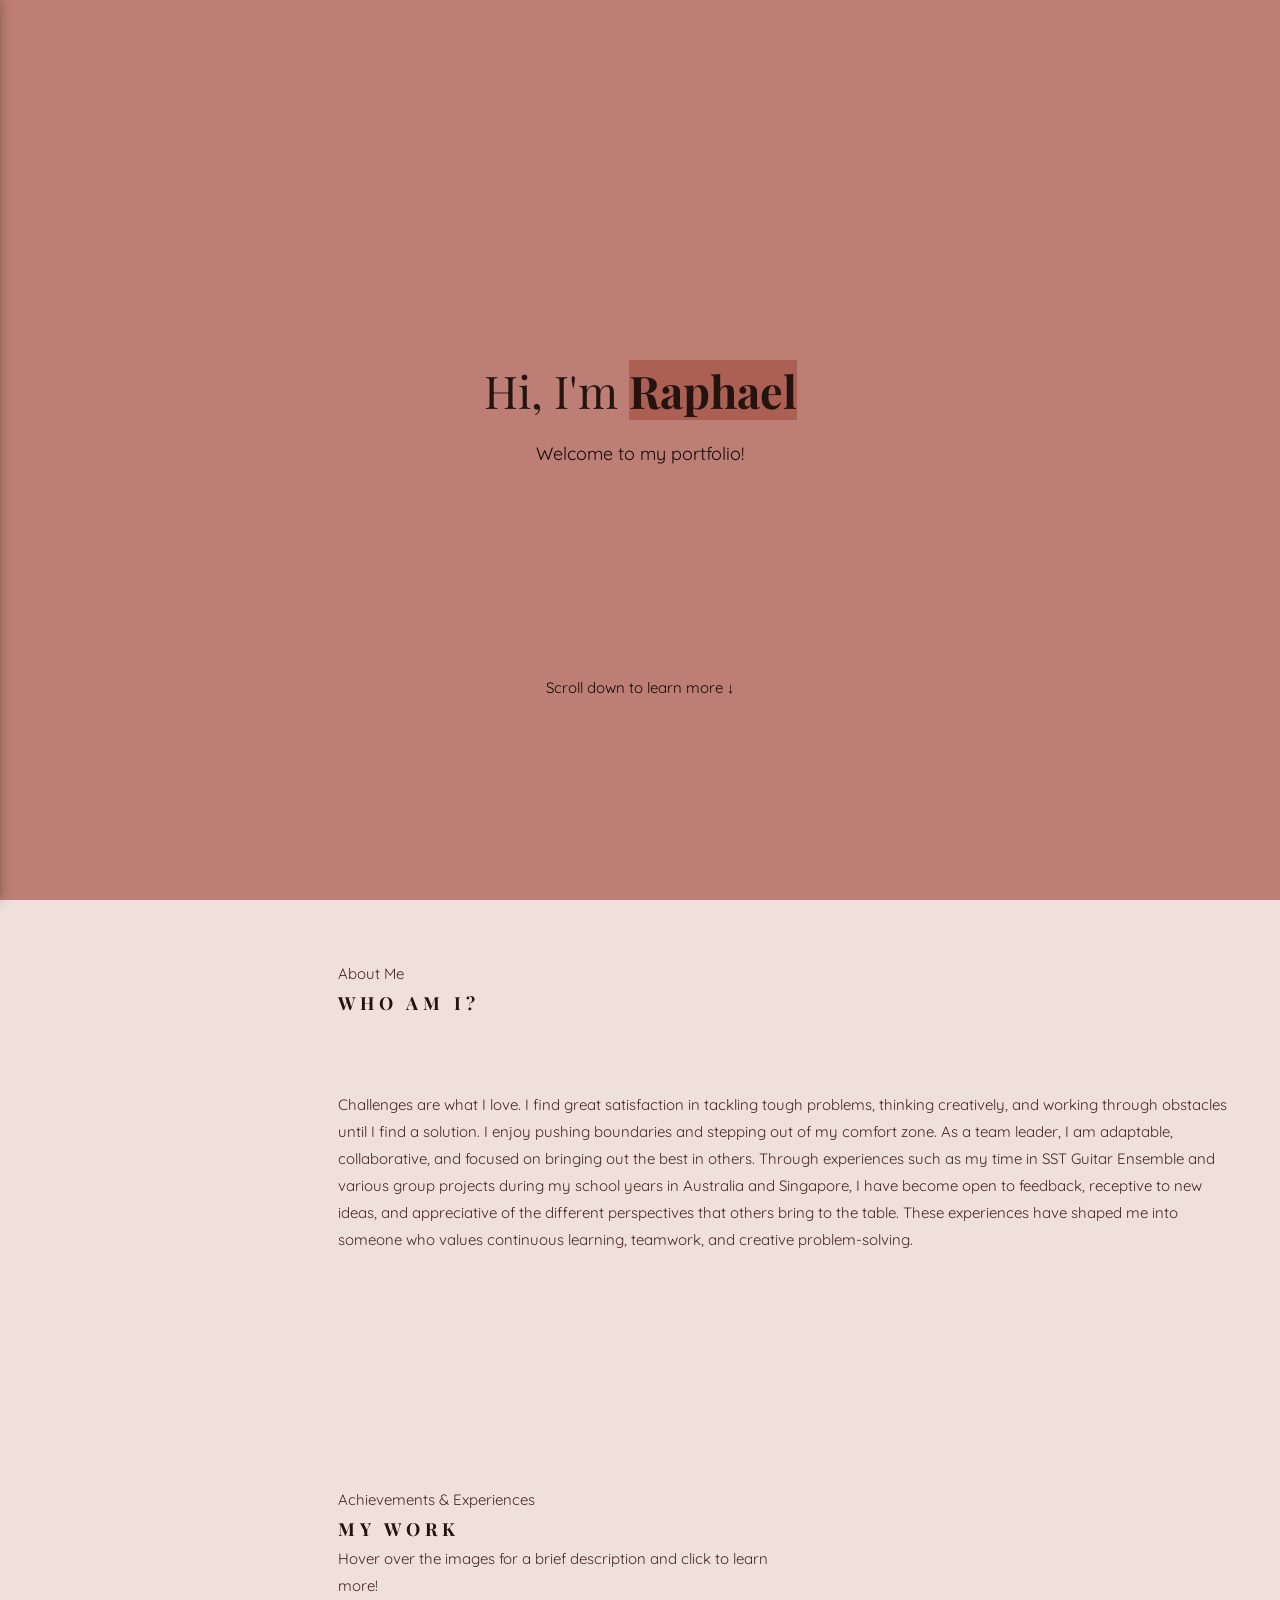
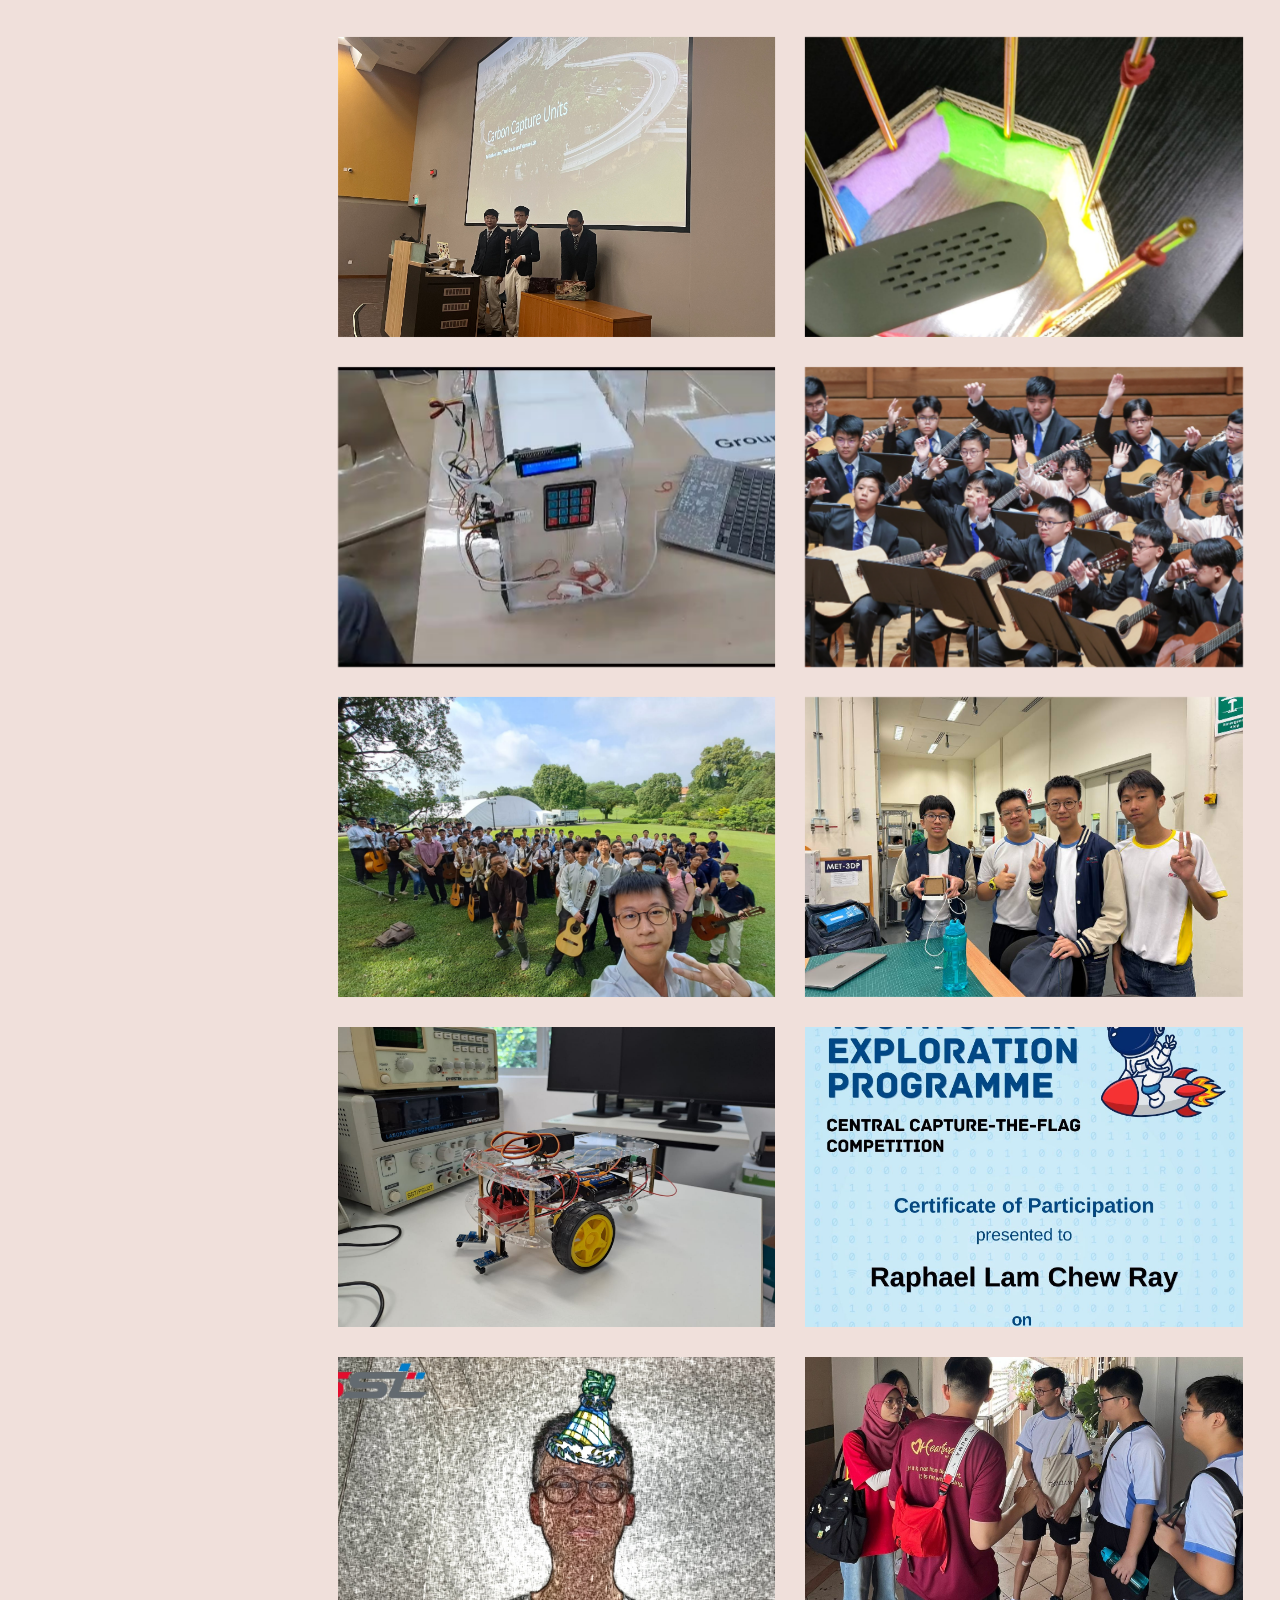
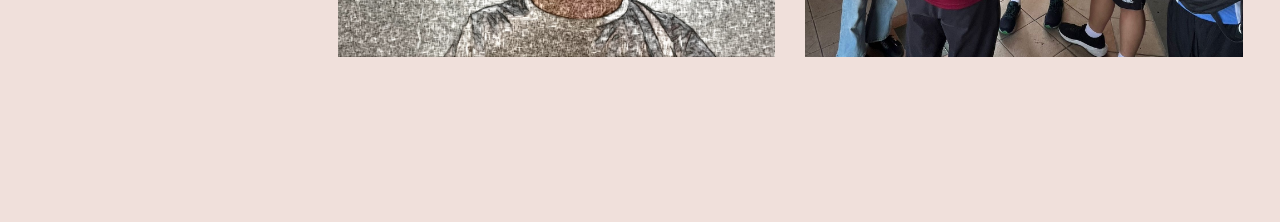
==== commit 8a41bc19: "Added descriptions" ====
--- a/index.html
+++ b/index.html
@@ -35,13 +35,12 @@
 			<div class="text-center">
 				<div class="author-img" style="background-image: url(images/Profile.jpeg);"></div>
 				<h1 id="colorlib-logo"><a href="index.html">Raphael Lam</a></h1>
-				<span class="position">SST Student</span>
+				<span class="position">Y1 Chemical & Biomolecular Engineering Student at Ngee Ann Polytechnic</span>
 			</div>
 			<nav id="colorlib-main-menu" role="navigation" class="navbar">
 				<div id="navbar" class="collapse">
 					<ul>
-						<li class="active"><a href="#" data-nav-section="home">Home</a></li>
-						<li><a href="#" data-nav-section="about">About</a></li>
+						<li><a href="#" data-nav-section="about">About Me</a></li>
 						<li><a href="#" data-nav-section="work">Achievements & Experiences</a></li>
 						<!-- <li><a href="#" data-nav-section="contact">Contact</a></li> -->
 					</ul>
@@ -51,9 +50,9 @@
 
 		<section id="cover" class="js-fullheight">
 			<div class="cover-content text-center">
-				<h1>Hi, I'm Raphael</h1>
-				<p>Welcome to my portfolio</p>
-				<a href="#colorlib-main" class="scroll-btn">Scroll Down ↓</a>
+				<h1>Hi, I'm <strong style="background: var(--color-primary);">Raphael</strong></h1>
+				<p>Welcome to my portfolio!</p>
+				<a href="#colorlib-main" class="scroll-btn">Scroll down to learn more ↓</a>
 			</div>
 		</section>
 
@@ -68,8 +67,7 @@
 									<div class="about-desc">
 										<span class="heading-meta">About Me</span>
 										<h2 class="colorlib-heading">Who Am I?</h2>
-										<!-- <p>I am a <strong>persistent</strong> learner.</p> -->
-										<p>I enjoy taking on new initiatives that I know will challenge me. It gives me great satisfaction to work through a tough issue, think outside of the box and finally cracking the problem. I am also a great team leader who is adaptable and able to motivate my fellow team members. Throughout my various life experience, for example, my time in the Guitar Ensemble and working on various group projects during my school years in Australia and Singapore, I have grown to be receptive to ideas, feedbacks and criticisms and am able to appreciate the perspectives and ideas of others.</p>
+										<p>Challenges are what I love. I find great satisfaction in tackling tough problems, thinking creatively, and working through obstacles until I find a solution. I enjoy pushing boundaries and stepping out of my comfort zone. As a team leader, I am adaptable, collaborative, and focused on bringing out the best in others. Through experiences such as my time in SST Guitar Ensemble and various group projects during my school years in Australia and Singapore, I have become open to feedback, receptive to new ideas, and appreciative of the different perspectives that others bring to the table. These experiences have shaped me into someone who values continuous learning, teamwork, and creative problem-solving.</p>
 									</div>
 								</div>
 							</div>
@@ -84,7 +82,7 @@
 						<div class="col-md-6 col-md-offset-3 col-md-pull-3 animate-box" data-animate-effect="fadeInLeft">
 							<span class="heading-meta">Achievements & Experiences</span>
 							<h2 class="colorlib-heading" style="margin: 0;">My work</h2>
-							<p>Hover over the images to learn more!</p>
+							<p>Hover over the images for a brief description and click to learn more!</p>
 						</div>
 					</div>
 					<div class="row row-bottom-padded-sm animate-box" data-animate-effect="fadeInLeft">
@@ -94,7 +92,7 @@
 							<div class="project" style="background-image: url(images/chemcom.jpg);">
 								<div class="desc">
 									<div class="con">
-										<h3><a href="work.html">2023 NUS Chem•Comm competition</a></h3>
+										<h3>2023 NUS Chem•Comm competition</h3>
 										<p>In 2023, I participated in the 2023 NUS Chem•Comm competition. Our team decided to focus and research on the effect of carbon capture unit (CCU) to make schools carbon neutral by 2030. This competition allowed me to develop and foster my interest in Chemistry, and especially on how we can help to protect our environment for the future generations. You can visit the website we designed for the competition <a href="https://vernonloh6.wixsite.com/chemdotcom" style="color: inherit; text-decoration: underline;" target="_blank">here</a>.</p>
 									</div>
 								</div>
@@ -104,7 +102,7 @@
 							<div class="project" style="background-image: url(images/ISS.jpg);">
 								<div class="desc">
 									<div class="con">
-										<h3><a href="work.html">ISS</a></h3>
+										<h3>ISS</h3>
 										<p>Our goal was to investigate the effect of colour on heat absorption of infra-red radiation. This project was an exciting first-time opportunity for me to go through an investigation and research process that spans from the planning, conducting the experiment, collection of the data and finally the analysis of the results.</p>
 									</div>
 								</div>
@@ -114,7 +112,7 @@
 							<div class="project" style="background-image: url(images/artc.jpg);">
 								<div class="desc">
 									<div class="con">
-										<h3><a href="work.html">ARTC camp</a></h3>
+										<h3>ARTC camp</h3>
 										<p>For the ARTC camp, we were tasked to come up with a product that could help increase the effectiveness of the recycling process. We did this by coming up with a device that could potentially detect which bottles were cleaned and properly washed before they go in the recycling bin. In this way, it would avoid contamination of recyclables that were already inside the bin.</p>
 									</div>
 								</div>
@@ -124,7 +122,7 @@
 							<div class="project" style="background-image: url(images/syfimg.jpg);">
 								<div class="desc">
 									<div class="con">
-										<h3><a href="work.html">2023 SYF competition</a></h3>
+										<h3>2023 SYF competition</h3>
 										<p>I was proud to be part of the SST Guitar Ensemble which won distinction at the 2023 SYF Competition. This was a golden opportunity for me to challenge myself to learn and play new and difficult pieces. It required commitment and dedication to perfect and master each song to the best of my abilities. At the same time, as the Vice Chairperson, I had to motivate and encourage my fellow guitarists to persevere in the gruelling practice sessions.</p>
 									</div>
 								</div>
@@ -134,7 +132,7 @@
 							<div class="project" style="background-image: url(images/istana.jpeg);">
 								<div class="desc">
 									<div class="con">
-										<h3><a href="work.html">2024 Performance at Istana</a></h3>
+										<h3>2024 Performance at Istana</h3>
 										<p>The SST Guitar Ensemble was invited to perform at the Istana for the Hari Raya Haji.  It was a very eye-opening experience for me as it was a chance for us to perform in front of a live audience. It was not an easy feat. We had to learn quite a number of pieces as our slot was for one hour, and we also had to perform outdoors in the sweltering heat.</p>
 									</div>
 								</div>
@@ -144,7 +142,7 @@
 							<div class="project" style="background-image: url(images/bigdcamp.jpeg);">
 								<div class="desc">
 									<div class="con">
-										<h3><a href="work.html">2024 SUTD-SST-NP Big D Camp</a></h3>
+										<h3>2024 SUTD-SST-NP Big D Camp</a></h3>
 										<p>The SUTD-SST-NP Big D Camp taught me how to work with my team members to come up with a prototype in a short period of time. Over 3 days, we had to keep focused on the task at hand as we had limited time to agree on an idea, come up with the product design and build the prototype.</p>
 									</div>
 								</div>
@@ -154,7 +152,7 @@
 							<div class="project" style="background-image: url(images/idc.jpeg);">
 								<div class="desc">
 									<div class="con">
-										<h3><a href="work.html">IDC challenge</a></h3>
+										<h3>IDC challenge</h3>
 										<p>This challenge gave me the opportunity to work with my team-mates to build a disaster rescue robot. We worked on integrating an AI run on Raspberry Pi with the movement and control of the robot and sensors by making use of an Arduino Uno.</p>
 									</div>
 								</div>
@@ -164,7 +162,7 @@
 							<div class="project" style="background-image: url(images/YCEP.jpg);">
 								<div class="desc">
 									<div class="con">
-										<h3><a href="work.html"></a>YCEP</h3>
+										<h3>YCEP</h3>
 										<p>Over the past three years, I have taken part in multiple YCEP events organised by CSA and different polytechnics. This allowed me to pick up useful cybersecurity skills that help me to learn to be safe when being online.</p>
 									</div>
 								</div>
@@ -174,7 +172,7 @@
 							<div class="project" style="background-image: url(images/compcoursework.jpg);">
 								<div class="desc">
 									<div class="con">
-										<h3><a href="work.html"></a>Computing performance task</h3>
+										<h3>Computing performance task</h3>
 										<p>My assigned Computing Performance Task was to use the Python programming and facial recognition libraries to detect the faces of users. The context was for it be a virtual photobooth for SST’s anniversary, hence eliminating the need for physical props. <a href="https://github.com/Waphhh/CV-snapchat-filter" style="color: inherit; text-decoration: underline;" target="_blank">Link to the github repo</a>.</p>
 									</div>
 								</div>
@@ -184,7 +182,7 @@
 							<div class="project" style="background-image: url(images/capstone.jpeg);">
 								<div class="desc">
 									<div class="con">
-										<h3><a href="work.html"></a>Capstone</h3>
+										<h3>Capstone</h3>
 										<p>My year-end Capstone project sees me working with Heartware Network together with 3 of my friends to help our pioneer generation. Through this experience, I have nurtured my patience, compassion and understanding. I have gained a better insight about the elderly in our society, and in particular some of the unseen challenges that they face in their everyday life. So, our goal is to come up with an easy and simple solution that can contribute towards educating them to embrace technology.</p>
 									</div>
 								</div>
@@ -204,6 +202,15 @@
 					</div>
 				</div>
 			</section> -->
+
+			<div id="project-popup" class="project-popup">
+				<div class="project-popup-content">
+					<span class="close-btn">&times;</span>
+					<div id="project-details">
+						<!-- Dynamic content will be injected here -->
+					</div>
+				</div>
+			</div>			
 
 		</div><!-- end:colorlib-main -->
 	</div><!-- end:container-wrap -->
--- a/css/style.css
+++ b/css/style.css
@@ -510,3 +510,64 @@
 
 .js .animate-box {
   opacity: 0; }
+
+.project-popup {
+  position: fixed;
+  top: 0;
+  left: -40%; /* hidden by default */
+  width: 40%;
+  height: 100%;
+  background: var(--bg-main);
+  color: var(--text-main);
+  box-shadow: 2px 0 10px rgba(0, 0, 0, 0.25);
+  overflow-y: auto;
+  transition: left 0.3s ease-in-out;
+  z-index: 9999;
+  border-right: 3px solid var(--color-primary);
+}
+
+.project-popup.open {
+  left: 0;
+}
+
+.project-popup-content {
+  padding: 24px;
+  position: relative;
+}
+
+.project-popup-content h2 {
+  font-family: "Playfair Display", serif;
+  font-size: 24px;
+  color: var(--text-900);
+  margin-bottom: 15px;
+}
+
+.project-popup-content p {
+  font-size: 15px;
+  color: var(--text-main);
+  margin-bottom: 1.2em;
+}
+
+.project-popup-content a {
+  color: var(--color-primary);
+  text-decoration: underline;
+}
+
+.project-popup-content a:hover {
+  color: var(--color-secondary);
+}
+
+.project-popup .close-btn {
+  position: absolute;
+  right: 15px;
+  top: 10px;
+  font-size: 28px;
+  font-weight: bold;
+  color: var(--text-800);
+  cursor: pointer;
+  transition: color 0.3s;
+}
+
+.project-popup .close-btn:hover {
+  color: var(--color-primary);
+}  
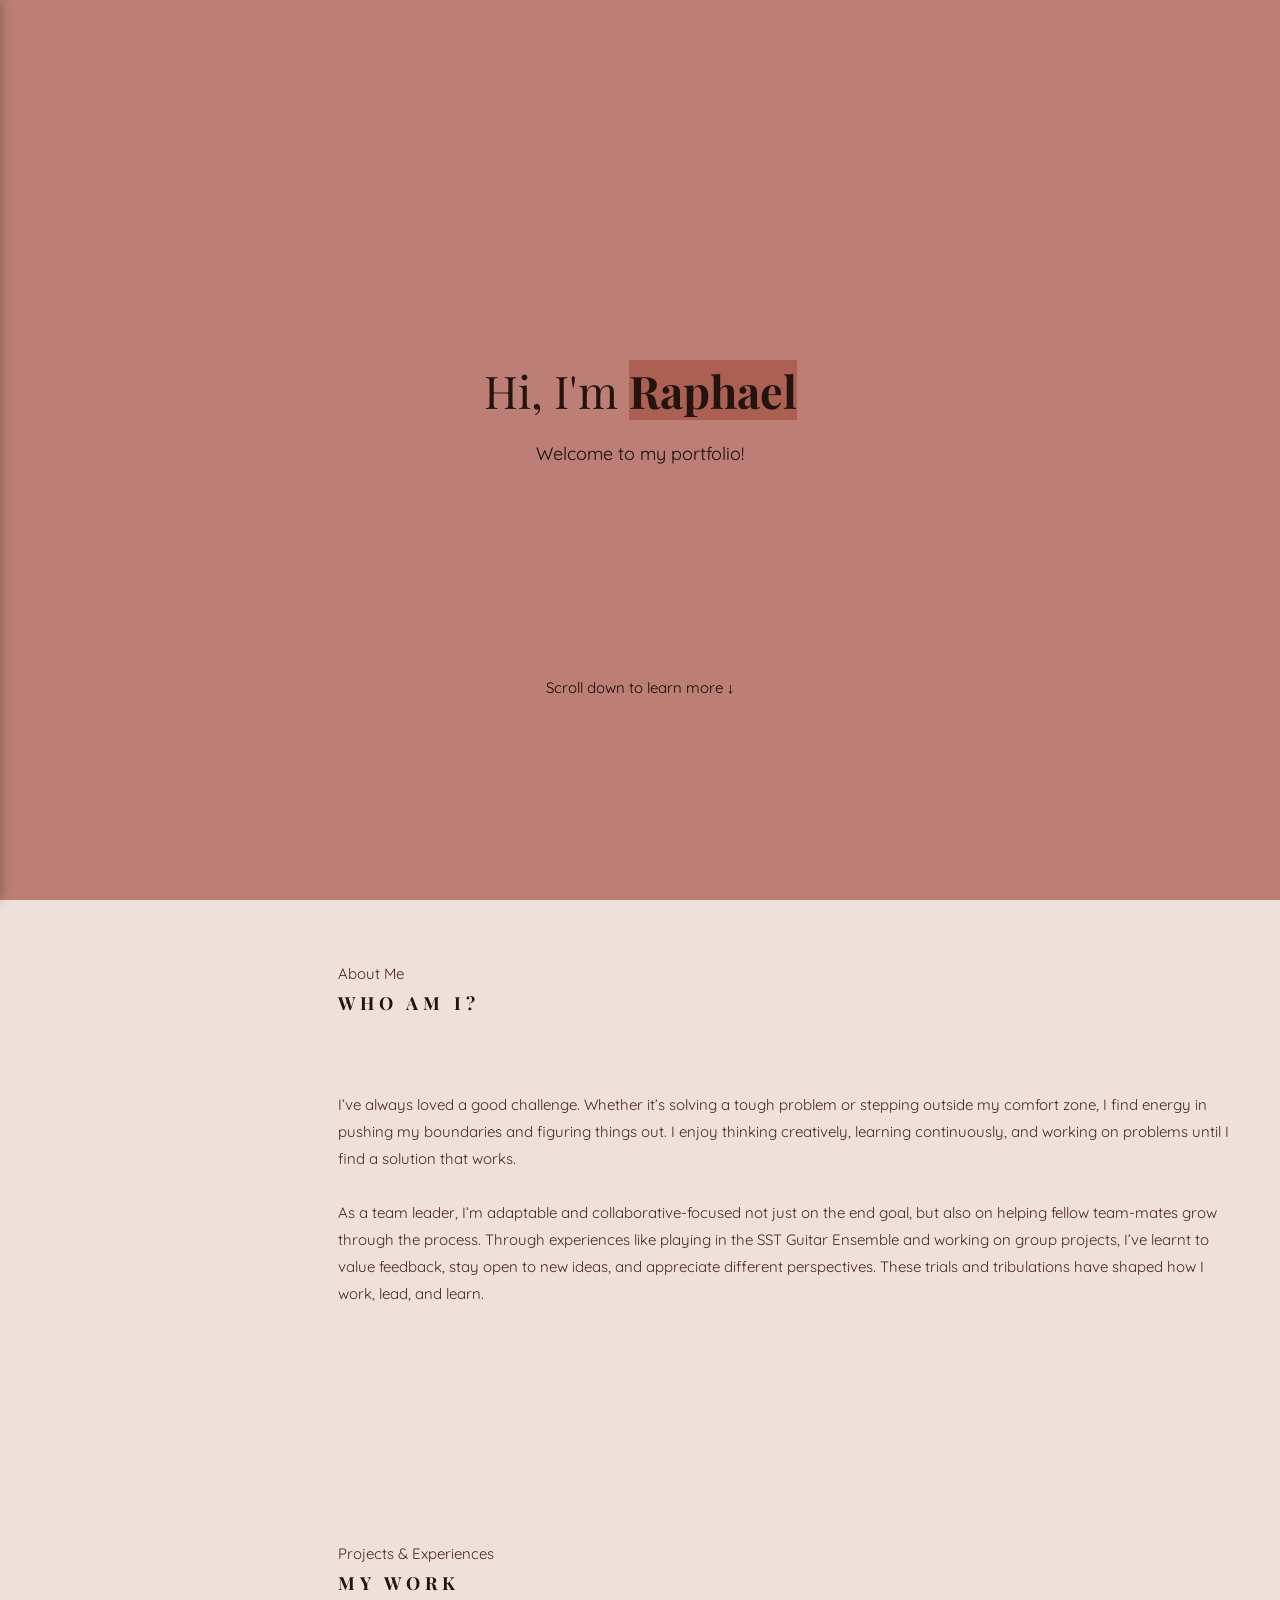
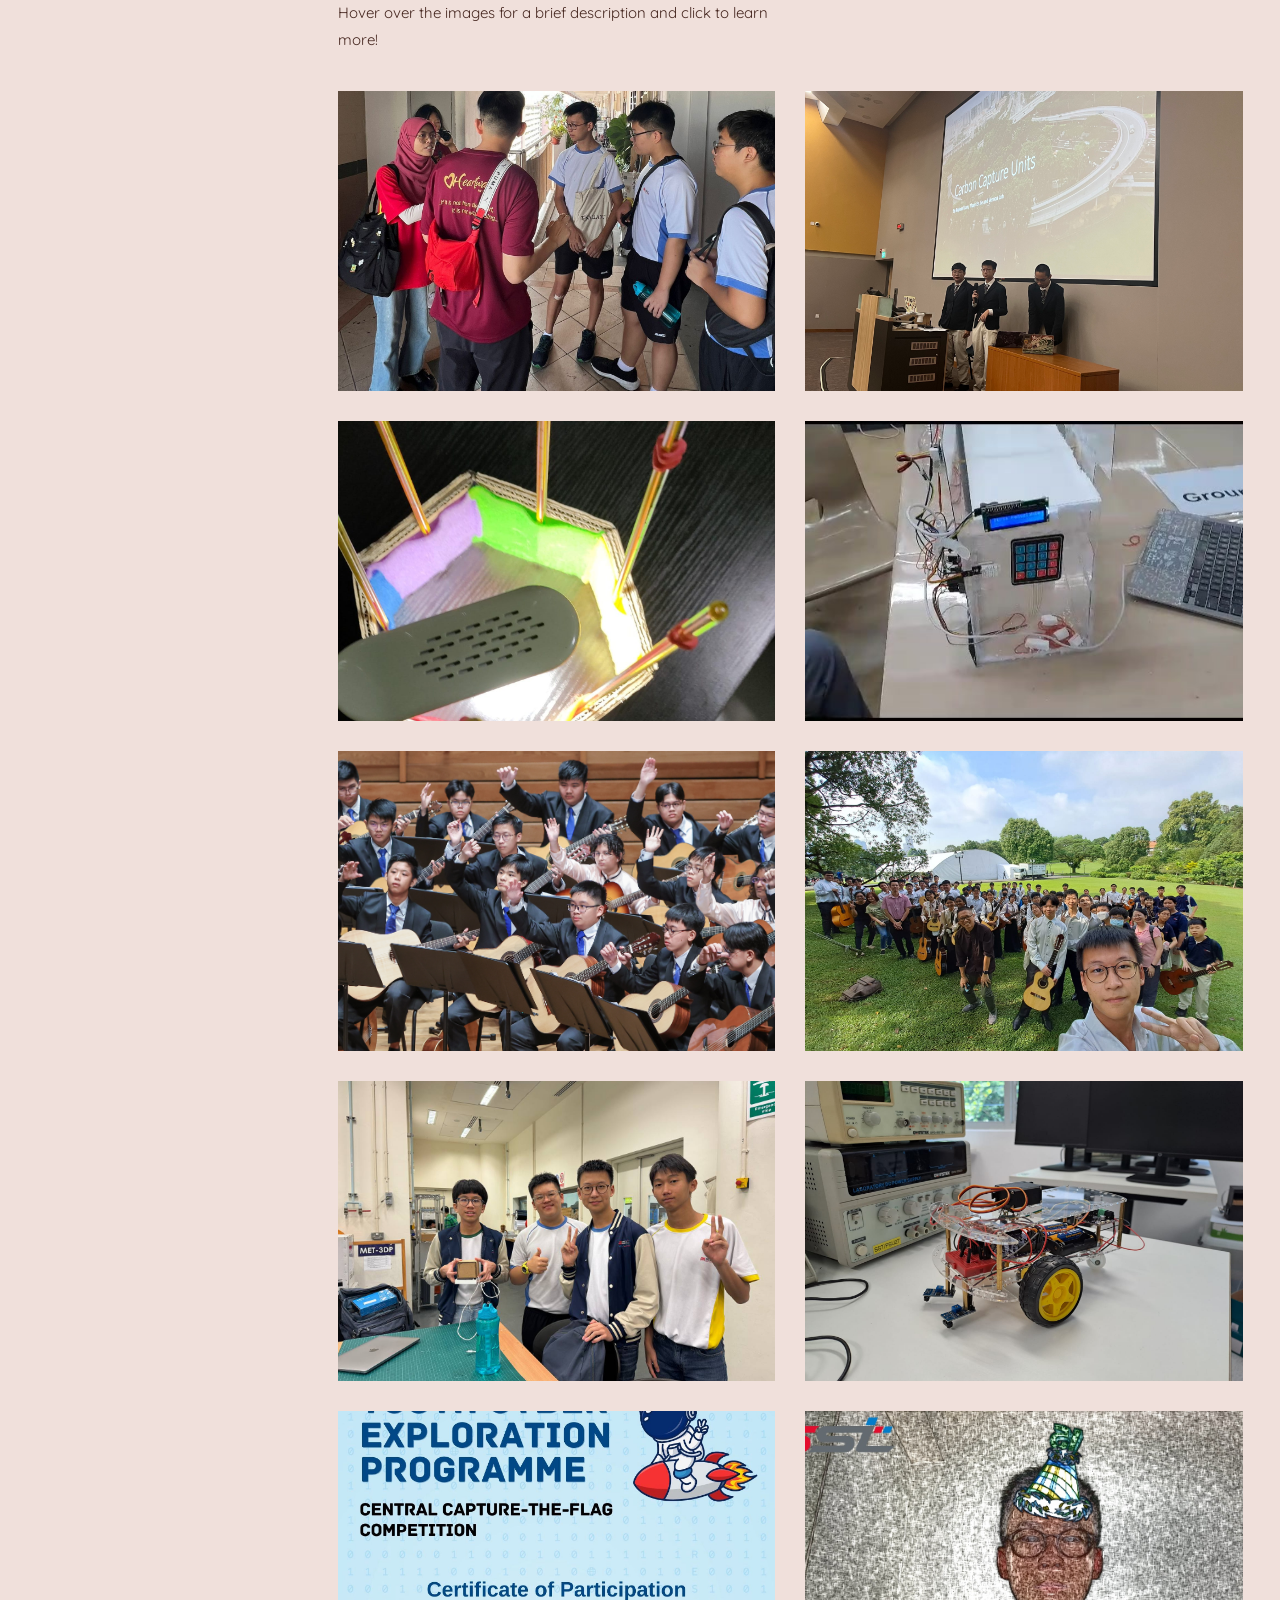
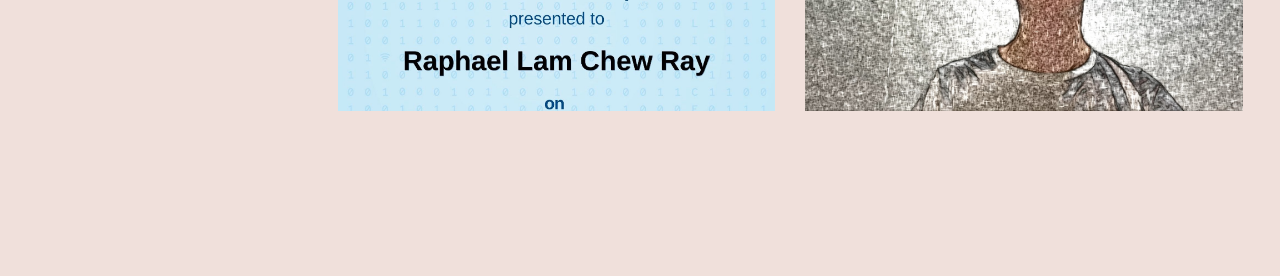
==== commit 9e493b11: "descriptions for elderguide and chem.com" ====
--- a/index.html
+++ b/index.html
@@ -41,7 +41,7 @@
 				<div id="navbar" class="collapse">
 					<ul>
 						<li><a href="#" data-nav-section="about">About Me</a></li>
-						<li><a href="#" data-nav-section="work">Achievements & Experiences</a></li>
+						<li><a href="#" data-nav-section="work">Projects & Experiences</a></li>
 						<!-- <li><a href="#" data-nav-section="contact">Contact</a></li> -->
 					</ul>
 				</div>
@@ -67,7 +67,10 @@
 									<div class="about-desc">
 										<span class="heading-meta">About Me</span>
 										<h2 class="colorlib-heading">Who Am I?</h2>
-										<p>Challenges are what I love. I find great satisfaction in tackling tough problems, thinking creatively, and working through obstacles until I find a solution. I enjoy pushing boundaries and stepping out of my comfort zone. As a team leader, I am adaptable, collaborative, and focused on bringing out the best in others. Through experiences such as my time in SST Guitar Ensemble and various group projects during my school years in Australia and Singapore, I have become open to feedback, receptive to new ideas, and appreciative of the different perspectives that others bring to the table. These experiences have shaped me into someone who values continuous learning, teamwork, and creative problem-solving.</p>
+										<p>I’ve always loved a good challenge. Whether it’s solving a tough problem or stepping outside my comfort zone, I find energy in pushing my boundaries and figuring things out. I enjoy thinking creatively, learning continuously, and working on problems until I find a solution that works.
+											<br><br>
+											As a team leader, I’m adaptable and collaborative-focused not just on the end goal, but also on helping fellow team-mates grow through the process. Through experiences like playing in the SST Guitar Ensemble and working on group projects, I’ve learnt to value feedback, stay open to new ideas, and appreciate different perspectives. These trials and tribulations have shaped how I work, lead, and learn.
+										</p>
 									</div>
 								</div>
 							</div>
@@ -80,7 +83,7 @@
 				<div class="colorlib-narrow-content">
 					<div class="row">
 						<div class="col-md-6 col-md-offset-3 col-md-pull-3 animate-box" data-animate-effect="fadeInLeft">
-							<span class="heading-meta">Achievements & Experiences</span>
+							<span class="heading-meta">Projects & Experiences</span>
 							<h2 class="colorlib-heading" style="margin: 0;">My work</h2>
 							<p>Hover over the images for a brief description and click to learn more!</p>
 						</div>
@@ -88,12 +91,22 @@
 					<div class="row row-bottom-padded-sm animate-box" data-animate-effect="fadeInLeft">
 					</div>
 					<div class="row">
+						<div class="col-md-6 animate-box" data-animate-effect="fadeInRight">
+							<div class="project" style="background-image: url(images/capstone.jpeg);">
+								<div class="desc">
+									<div class="con">
+										<h3>ElderGuide</h3>
+										<p>For my year-end Capstone project, I collaborated with Heartware Network alongside 3 friends to help Singapore’s pioneer generation embrace technology. Through this meaningful experience, I have developed greater patience, compassion, and understanding. I also gained valuable insight into the lives of elderly individuals across Singapore and the often unseen challenges they face daily.</p>
+									</div>
+								</div>
+							</div>
+						</div>
 						<div class="col-md-6 animate-box" data-animate-effect="fadeInLeft">
 							<div class="project" style="background-image: url(images/chemcom.jpg);">
 								<div class="desc">
 									<div class="con">
 										<h3>2023 NUS Chem•Comm competition</h3>
-										<p>In 2023, I participated in the 2023 NUS Chem•Comm competition. Our team decided to focus and research on the effect of carbon capture unit (CCU) to make schools carbon neutral by 2030. This competition allowed me to develop and foster my interest in Chemistry, and especially on how we can help to protect our environment for the future generations. You can visit the website we designed for the competition <a href="https://vernonloh6.wixsite.com/chemdotcom" style="color: inherit; text-decoration: underline;" target="_blank">here</a>.</p>
+										<p>In 2023, I had the opportunity to participate in the NUS Chem•Comm Competition, where my team focused on researching the impact of Carbon Capture Units (CCUs) as a strategy to help schools achieve carbon neutrality by 2030. You can visit the website we designed for the competition <a href="https://vernonloh6.wixsite.com/chemdotcom" style="color: inherit; text-decoration: underline;" target="_blank">here</a>.</p>
 									</div>
 								</div>
 							</div>
@@ -174,16 +187,6 @@
 									<div class="con">
 										<h3>Computing performance task</h3>
 										<p>My assigned Computing Performance Task was to use the Python programming and facial recognition libraries to detect the faces of users. The context was for it be a virtual photobooth for SST’s anniversary, hence eliminating the need for physical props. <a href="https://github.com/Waphhh/CV-snapchat-filter" style="color: inherit; text-decoration: underline;" target="_blank">Link to the github repo</a>.</p>
-									</div>
-								</div>
-							</div>
-						</div>
-						<div class="col-md-6 animate-box" data-animate-effect="fadeInRight">
-							<div class="project" style="background-image: url(images/capstone.jpeg);">
-								<div class="desc">
-									<div class="con">
-										<h3>Capstone</h3>
-										<p>My year-end Capstone project sees me working with Heartware Network together with 3 of my friends to help our pioneer generation. Through this experience, I have nurtured my patience, compassion and understanding. I have gained a better insight about the elderly in our society, and in particular some of the unseen challenges that they face in their everyday life. So, our goal is to come up with an easy and simple solution that can contribute towards educating them to embrace technology.</p>
 									</div>
 								</div>
 							</div>
--- a/css/style.css
+++ b/css/style.css
@@ -546,6 +546,7 @@
   font-size: 15px;
   color: var(--text-main);
   margin-bottom: 1.2em;
+  text-align: justify;
 }
 
 .project-popup-content a {
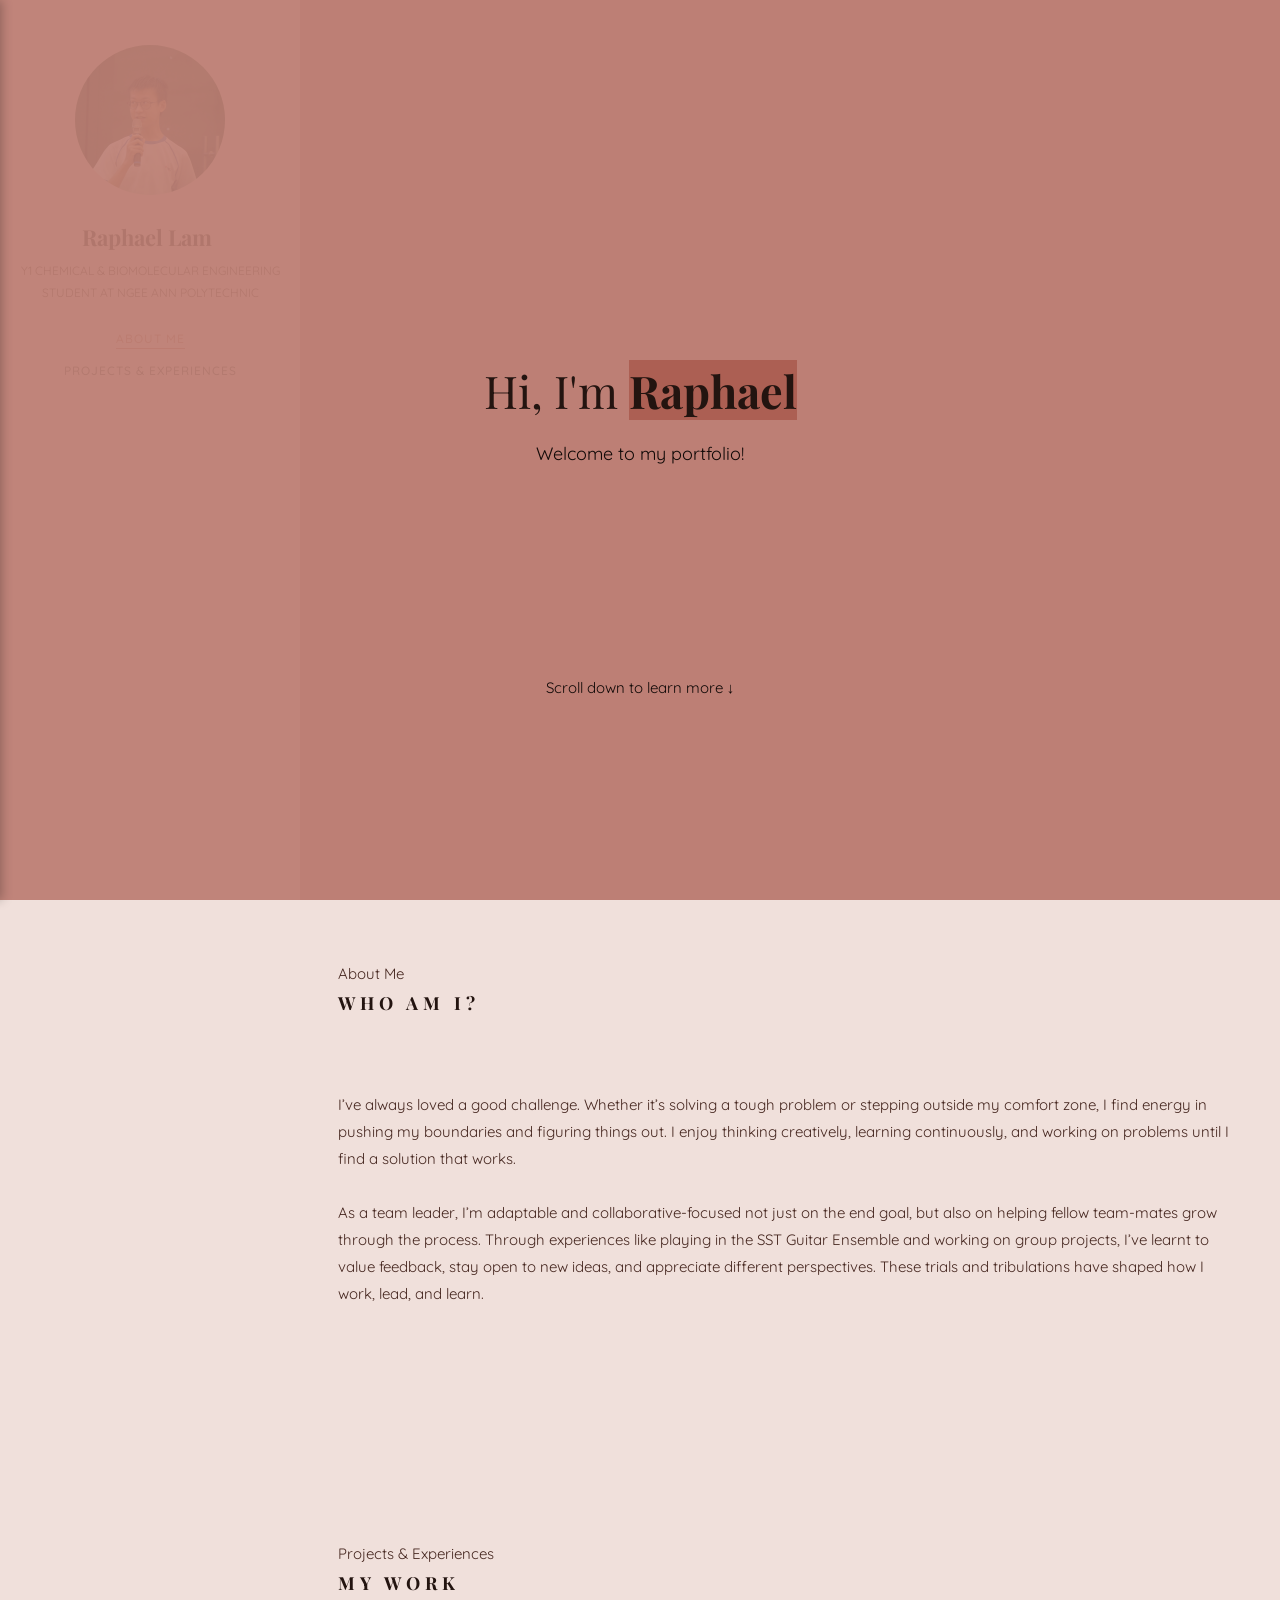
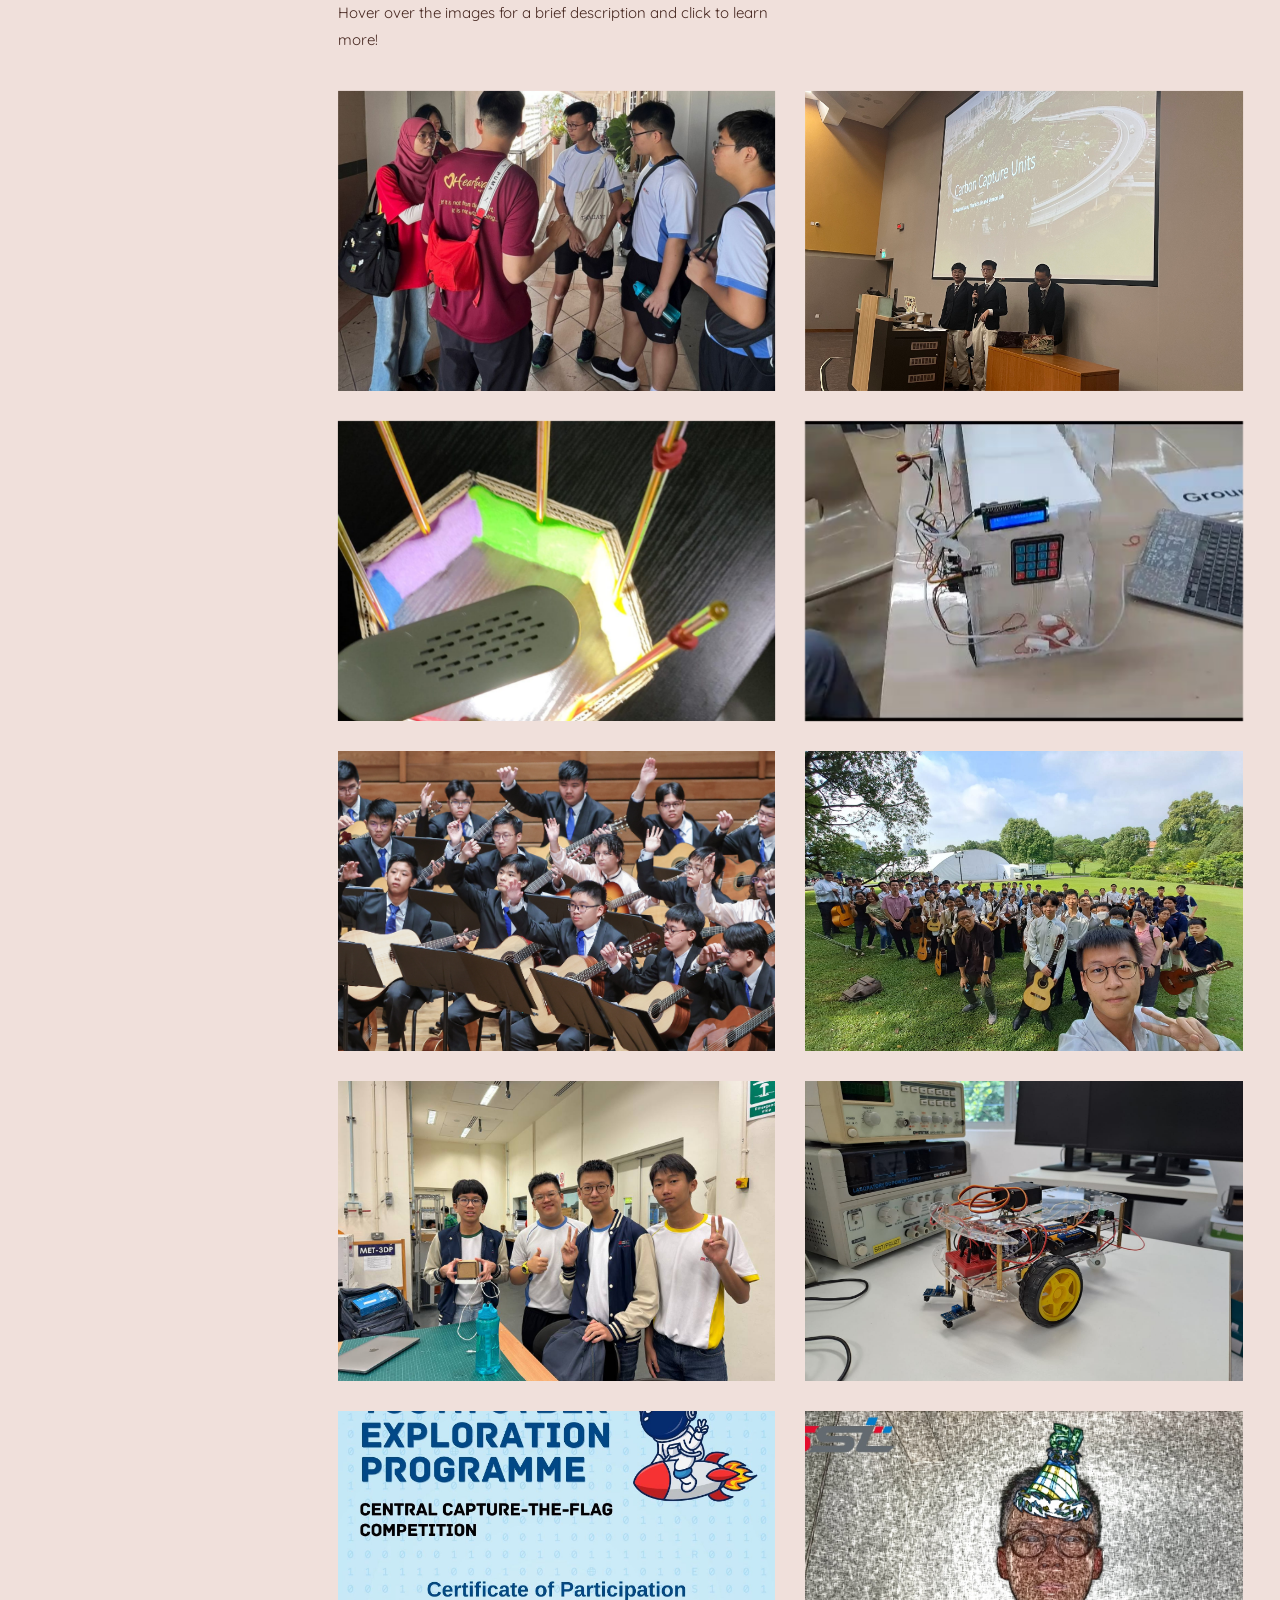
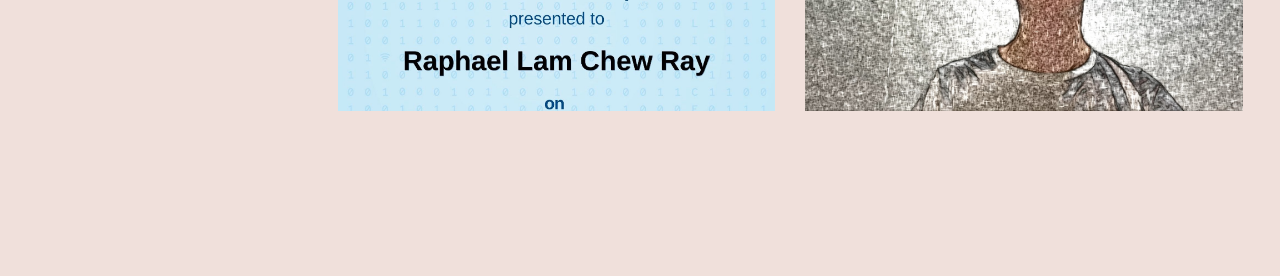
==== commit 6310adea: "ISS" ====
--- a/index.html
+++ b/index.html
@@ -116,7 +116,7 @@
 								<div class="desc">
 									<div class="con">
 										<h3>ISS</h3>
-										<p>Our goal was to investigate the effect of colour on heat absorption of infra-red radiation. This project was an exciting first-time opportunity for me to go through an investigation and research process that spans from the planning, conducting the experiment, collection of the data and finally the analysis of the results.</p>
+										<p>For this projection, our goal was to investigate the effect of colour on the absorption of infrared radiation. This project marked my first full scientific investigation, where I was actively involved in every stage, from designing the experimental setup and conducting the tests, to gathering data and analyzing the results.</p>
 									</div>
 								</div>
 							</div>
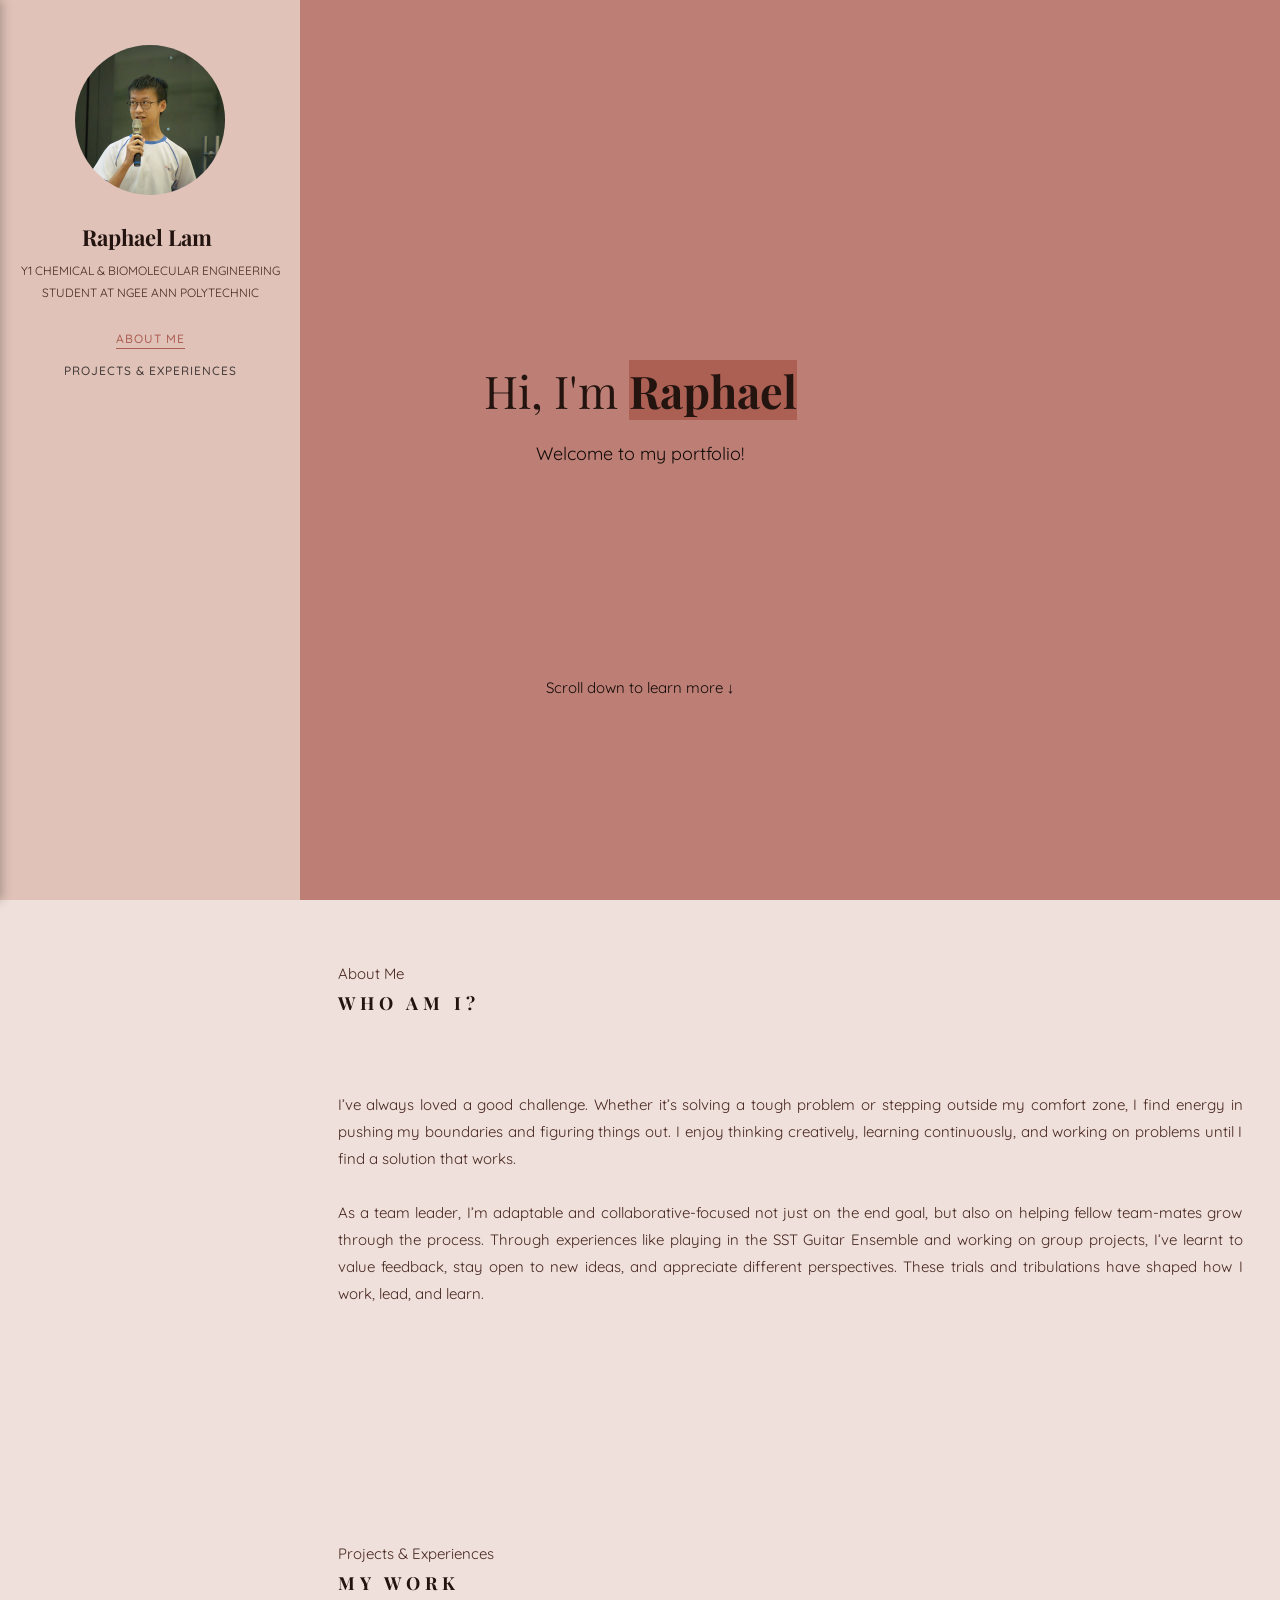
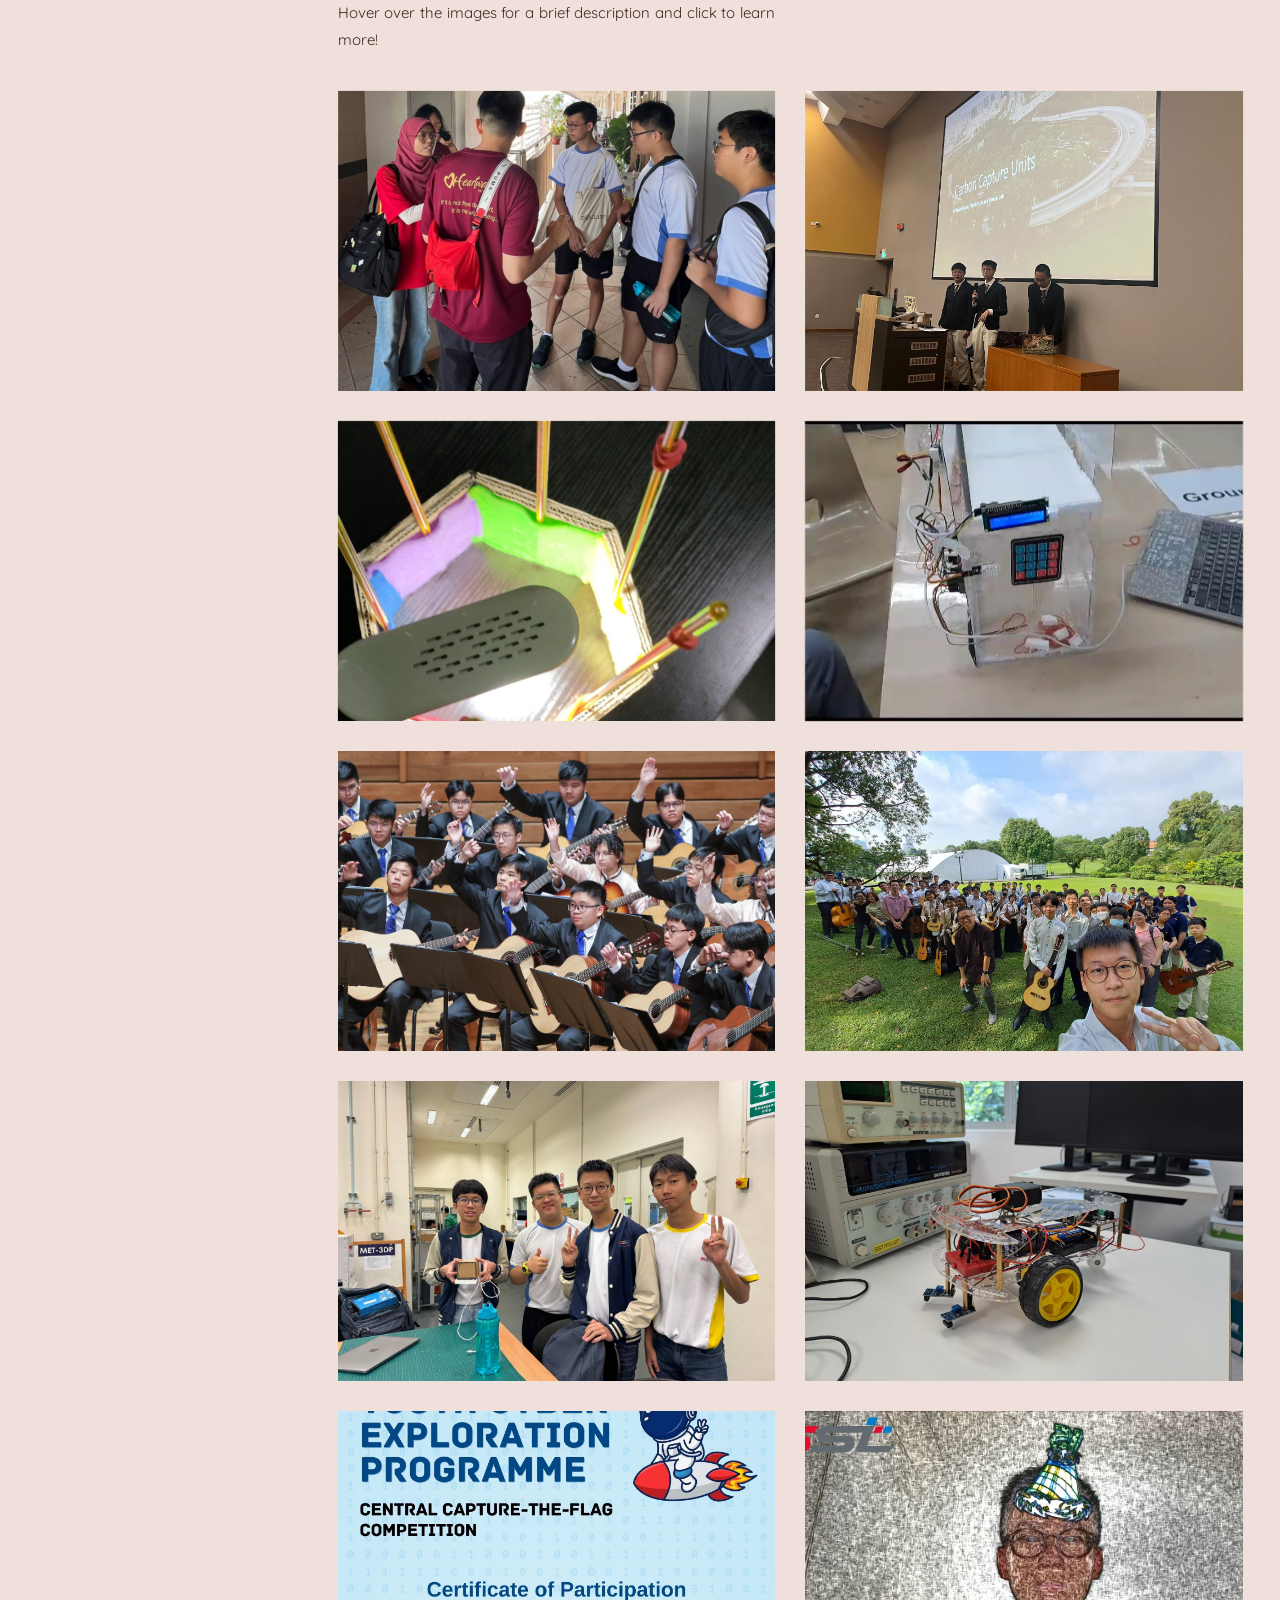
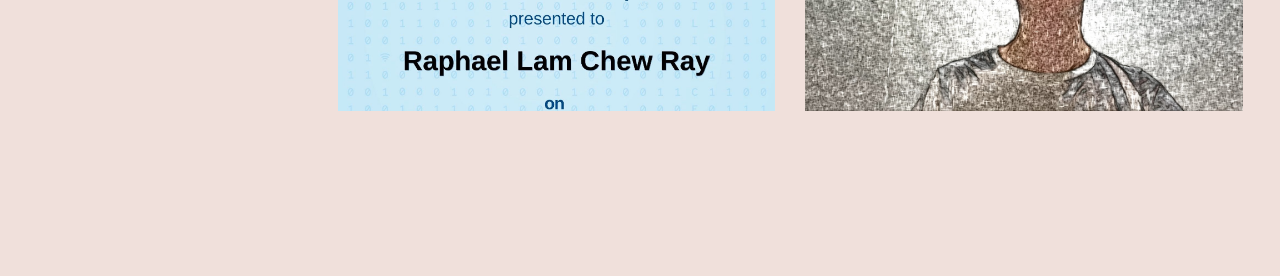
==== commit f9208511: "2023 SYF" ====
--- a/index.html
+++ b/index.html
@@ -126,7 +126,7 @@
 								<div class="desc">
 									<div class="con">
 										<h3>ARTC camp</h3>
-										<p>For the ARTC camp, we were tasked to come up with a product that could help increase the effectiveness of the recycling process. We did this by coming up with a device that could potentially detect which bottles were cleaned and properly washed before they go in the recycling bin. In this way, it would avoid contamination of recyclables that were already inside the bin.</p>
+										<p>During the ARTC camp, we were challenged to design a product that could enhance the effectiveness of the recycling process. My team worked together to develop a prototype for a sensor-based device that could detect whether bottles were properly cleaned before being allowed to be placed in the recycling bin. This would help prevent contamination, improving the overall efficiency and quality of recycling efforts.</p>
 									</div>
 								</div>
 							</div>
@@ -136,7 +136,7 @@
 								<div class="desc">
 									<div class="con">
 										<h3>2023 SYF competition</h3>
-										<p>I was proud to be part of the SST Guitar Ensemble which won distinction at the 2023 SYF Competition. This was a golden opportunity for me to challenge myself to learn and play new and difficult pieces. It required commitment and dedication to perfect and master each song to the best of my abilities. At the same time, as the Vice Chairperson, I had to motivate and encourage my fellow guitarists to persevere in the gruelling practice sessions.</p>
+										<p>I was proud to be part of the SST Guitar Ensemble, which was awarded Distinction at the 2023 Singapore Youth Festival (SYF) Competition. This experience was a golden opportunity for me to challenge myself by learning and performing complex musical pieces that demanded skill, focus, and discipline.</p>
 									</div>
 								</div>
 							</div>
--- a/css/style.css
+++ b/css/style.css
@@ -86,6 +86,7 @@
   font-size: 15px;
   line-height: 1.8;
   color: var(--text-main);
+  text-align: justify;
   background-color: var(--bg-main)  }
   @media screen and (max-width: 992px) {
     body {
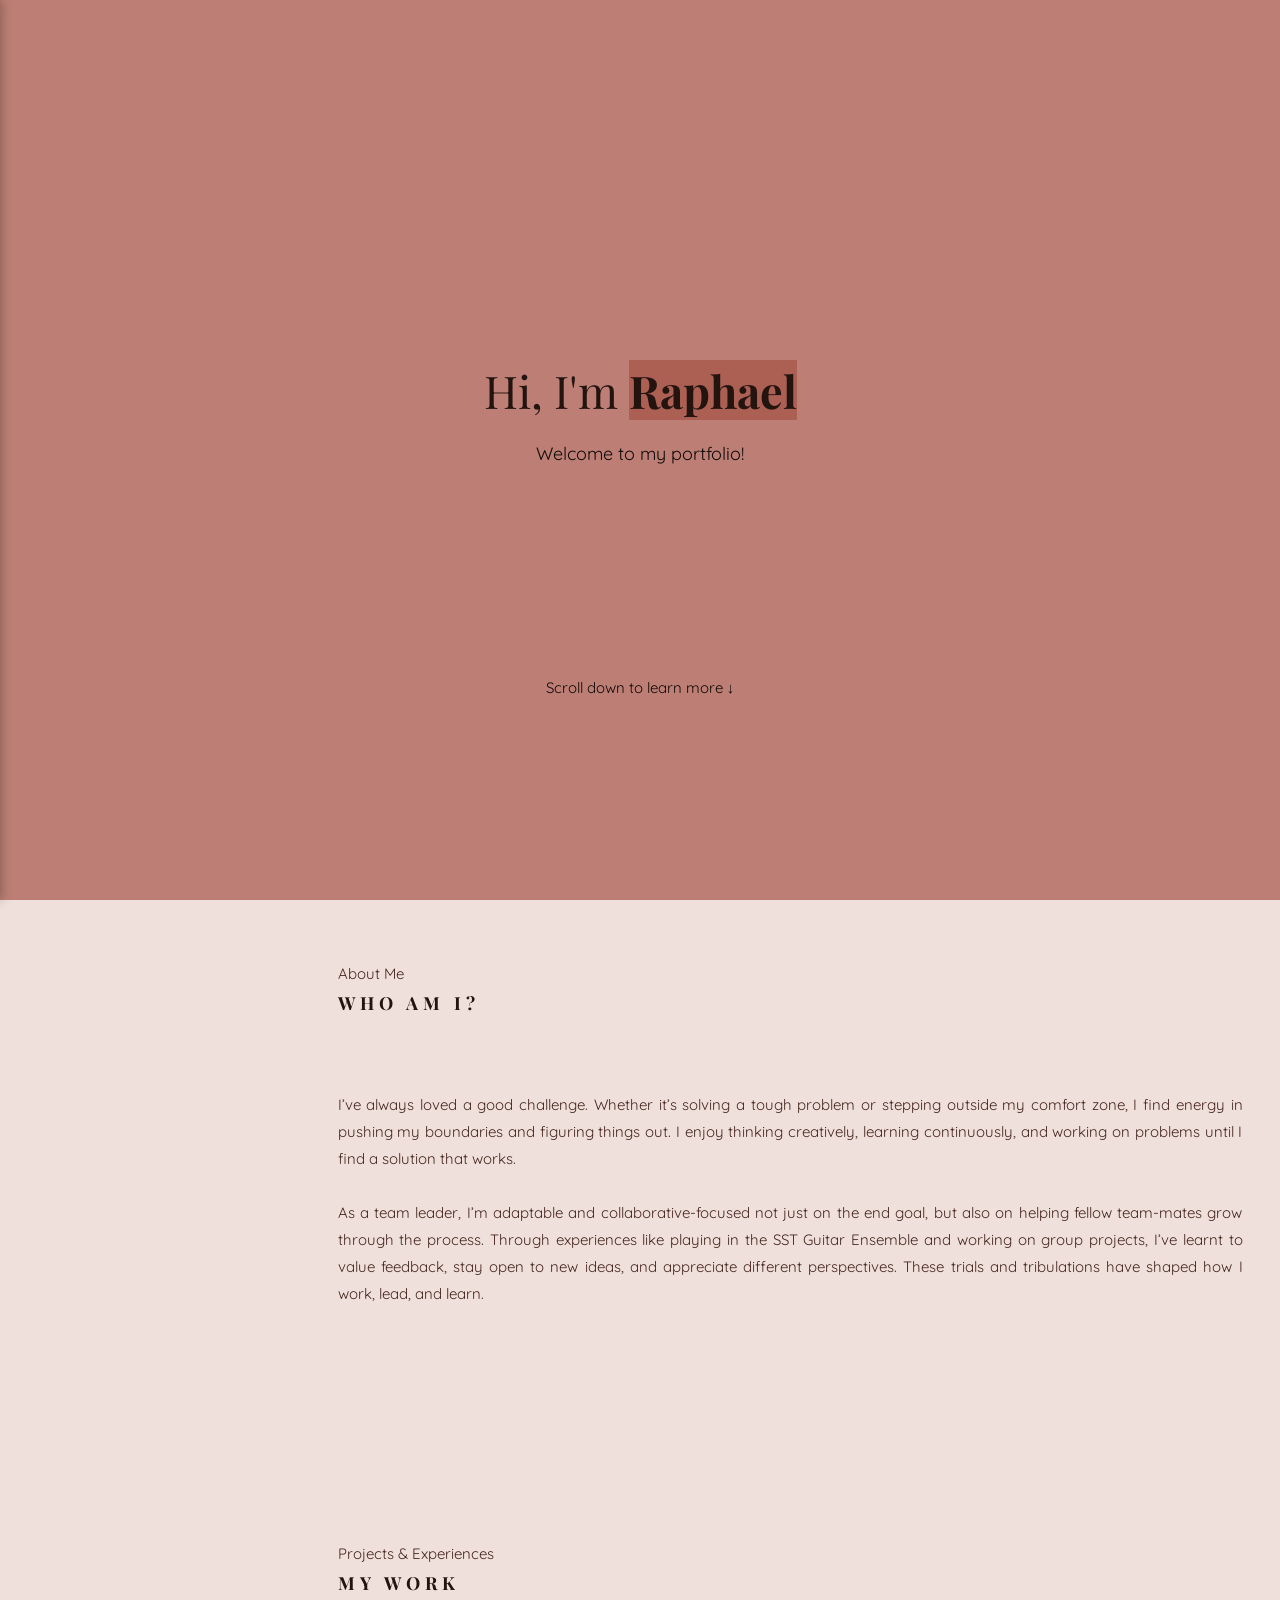
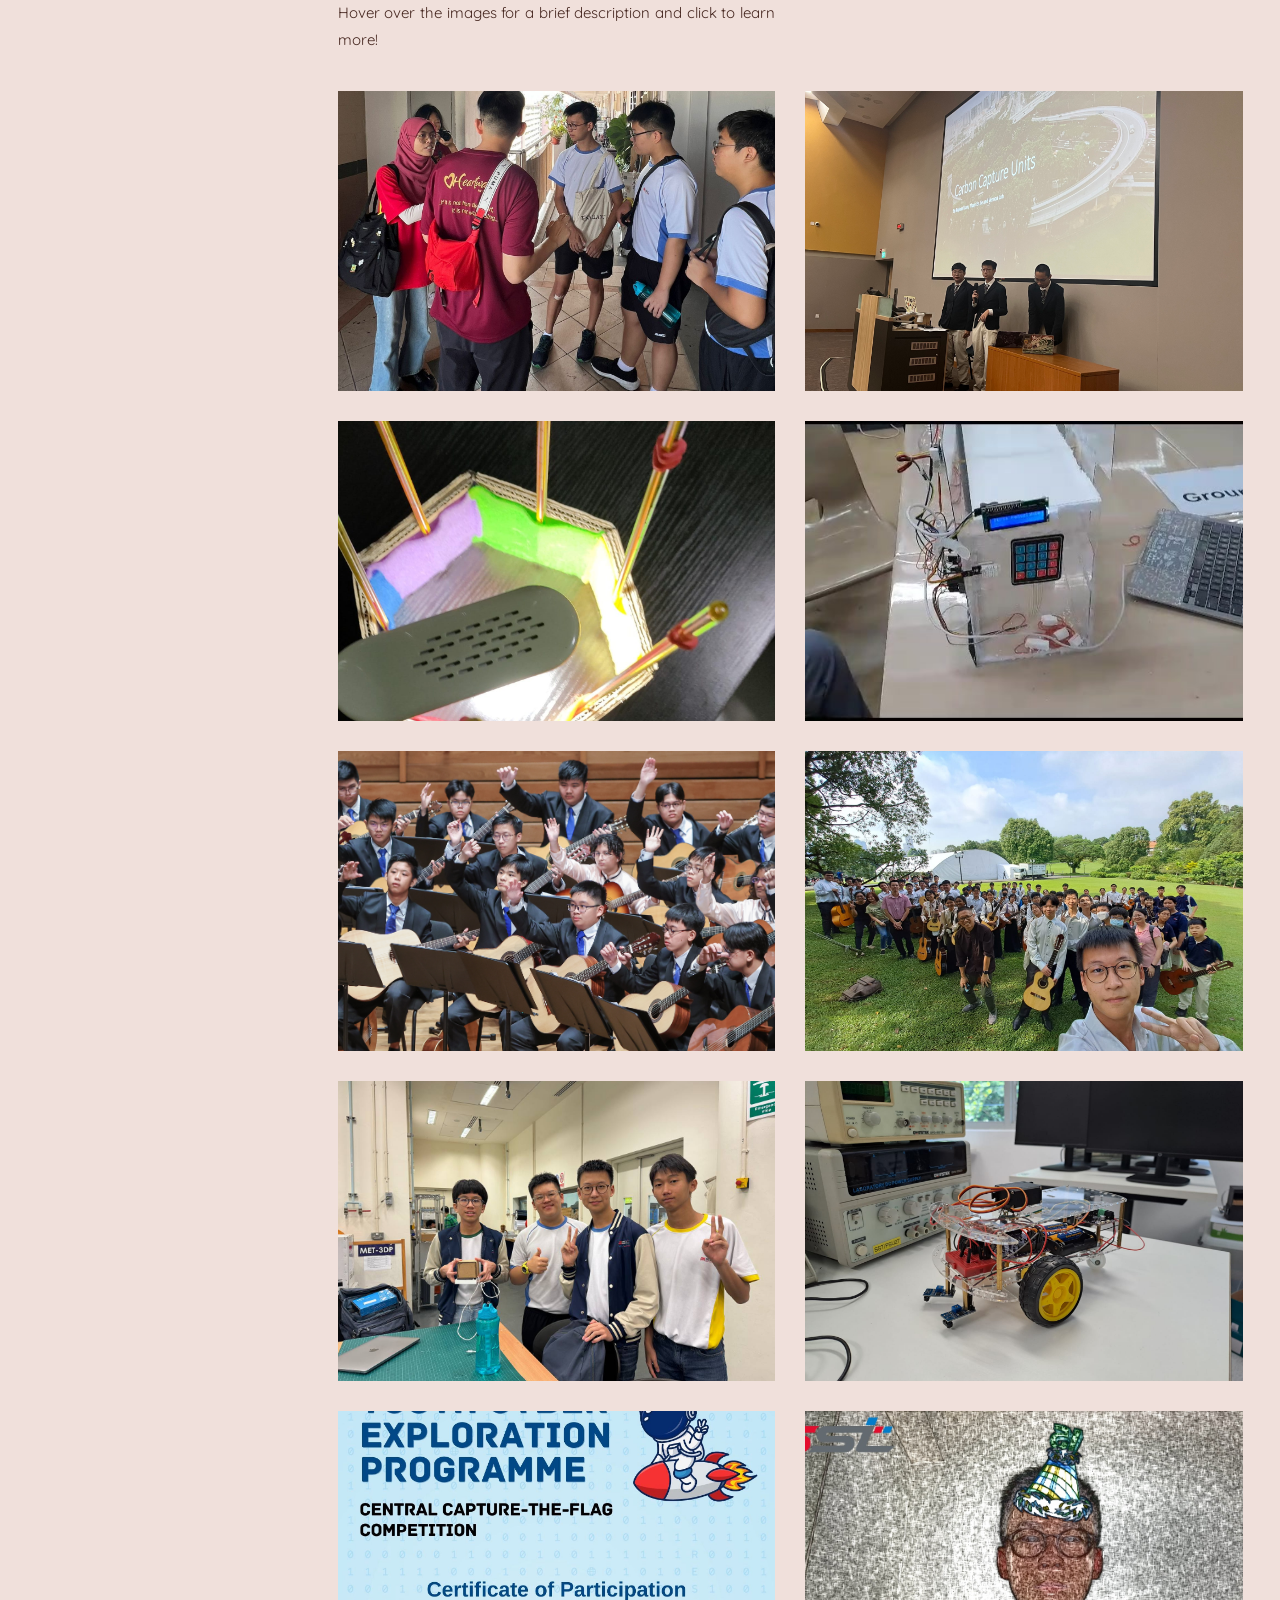
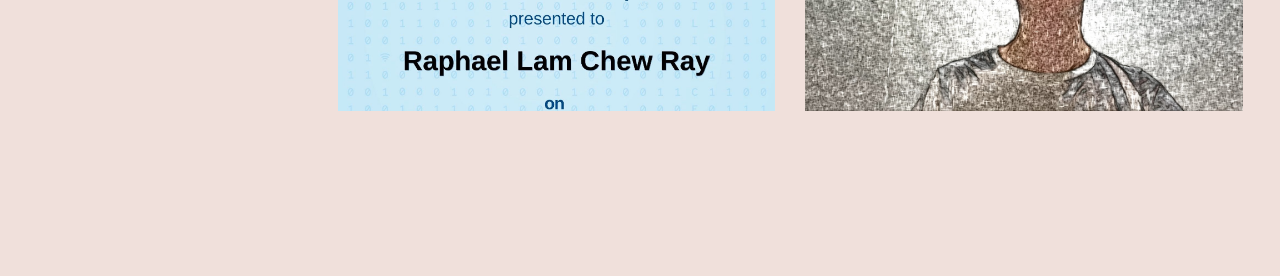
==== commit c0b74090: "Istana, Big D camp, IDC chal" ====
--- a/index.html
+++ b/index.html
@@ -146,7 +146,7 @@
 								<div class="desc">
 									<div class="con">
 										<h3>2024 Performance at Istana</h3>
-										<p>The SST Guitar Ensemble was invited to perform at the Istana for the Hari Raya Haji.  It was a very eye-opening experience for me as it was a chance for us to perform in front of a live audience. It was not an easy feat. We had to learn quite a number of pieces as our slot was for one hour, and we also had to perform outdoors in the sweltering heat.</p>
+										<p>The SST Guitar Ensemble was honoured to be invited to perform at the Istana for Hari Raya Haji. This was a truly eye-opening experience, as it gave us the rare opportunity to perform live for a public audience at a prestigious venue. It was both exciting and demanding as we had to prepare and memorise a full set of pieces to fill a 1 hour performance slot and perform outdoors in the sweltering heat.</p>
 									</div>
 								</div>
 							</div>
@@ -156,7 +156,7 @@
 								<div class="desc">
 									<div class="con">
 										<h3>2024 SUTD-SST-NP Big D Camp</a></h3>
-										<p>The SUTD-SST-NP Big D Camp taught me how to work with my team members to come up with a prototype in a short period of time. Over 3 days, we had to keep focused on the task at hand as we had limited time to agree on an idea, come up with the product design and build the prototype.</p>
+										<p>The SUTD-SST-NP Big D Camp taught me the importance of effective teamwork, time management and the need to be able to perform under pressure. Over the course of just three days, my team and I had to quickly align on an idea, design a product, and build a working prototype. This intense experience sharpened my focus, collaboration skills, and ability to deliver results within tight deadlines.</p>
 									</div>
 								</div>
 							</div>
@@ -166,7 +166,7 @@
 								<div class="desc">
 									<div class="con">
 										<h3>IDC challenge</h3>
-										<p>This challenge gave me the opportunity to work with my team-mates to build a disaster rescue robot. We worked on integrating an AI run on Raspberry Pi with the movement and control of the robot and sensors by making use of an Arduino Uno.</p>
+										<p>This challenge gave me the opportunity to collaborate with my teammates to build a disaster rescue robot. Our project involved integrating an AI system running on a Raspberry Pi with the robot’s movement, control, and sensors, which were managed through an Arduino Uno. This hands-on experience strengthened my skills in Python, AI, and cross-platform integration.</p>
 									</div>
 								</div>
 							</div>
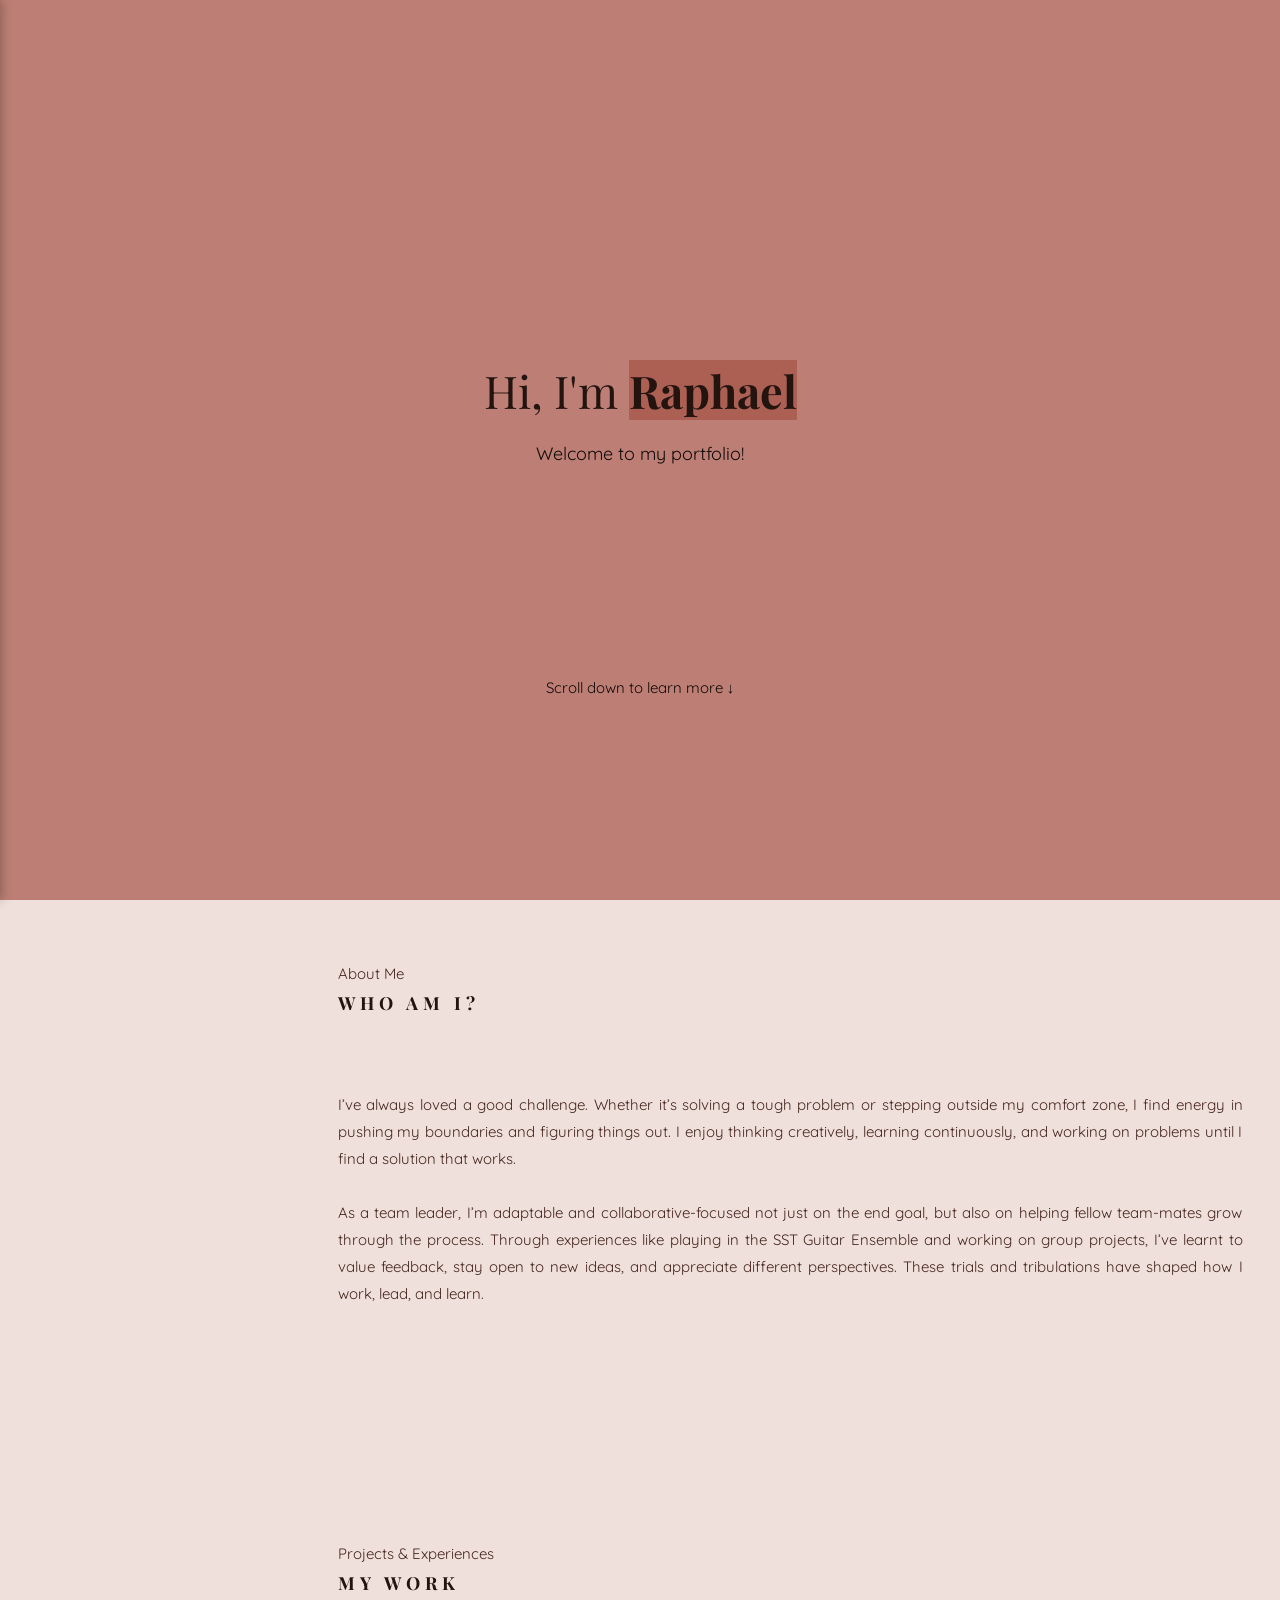
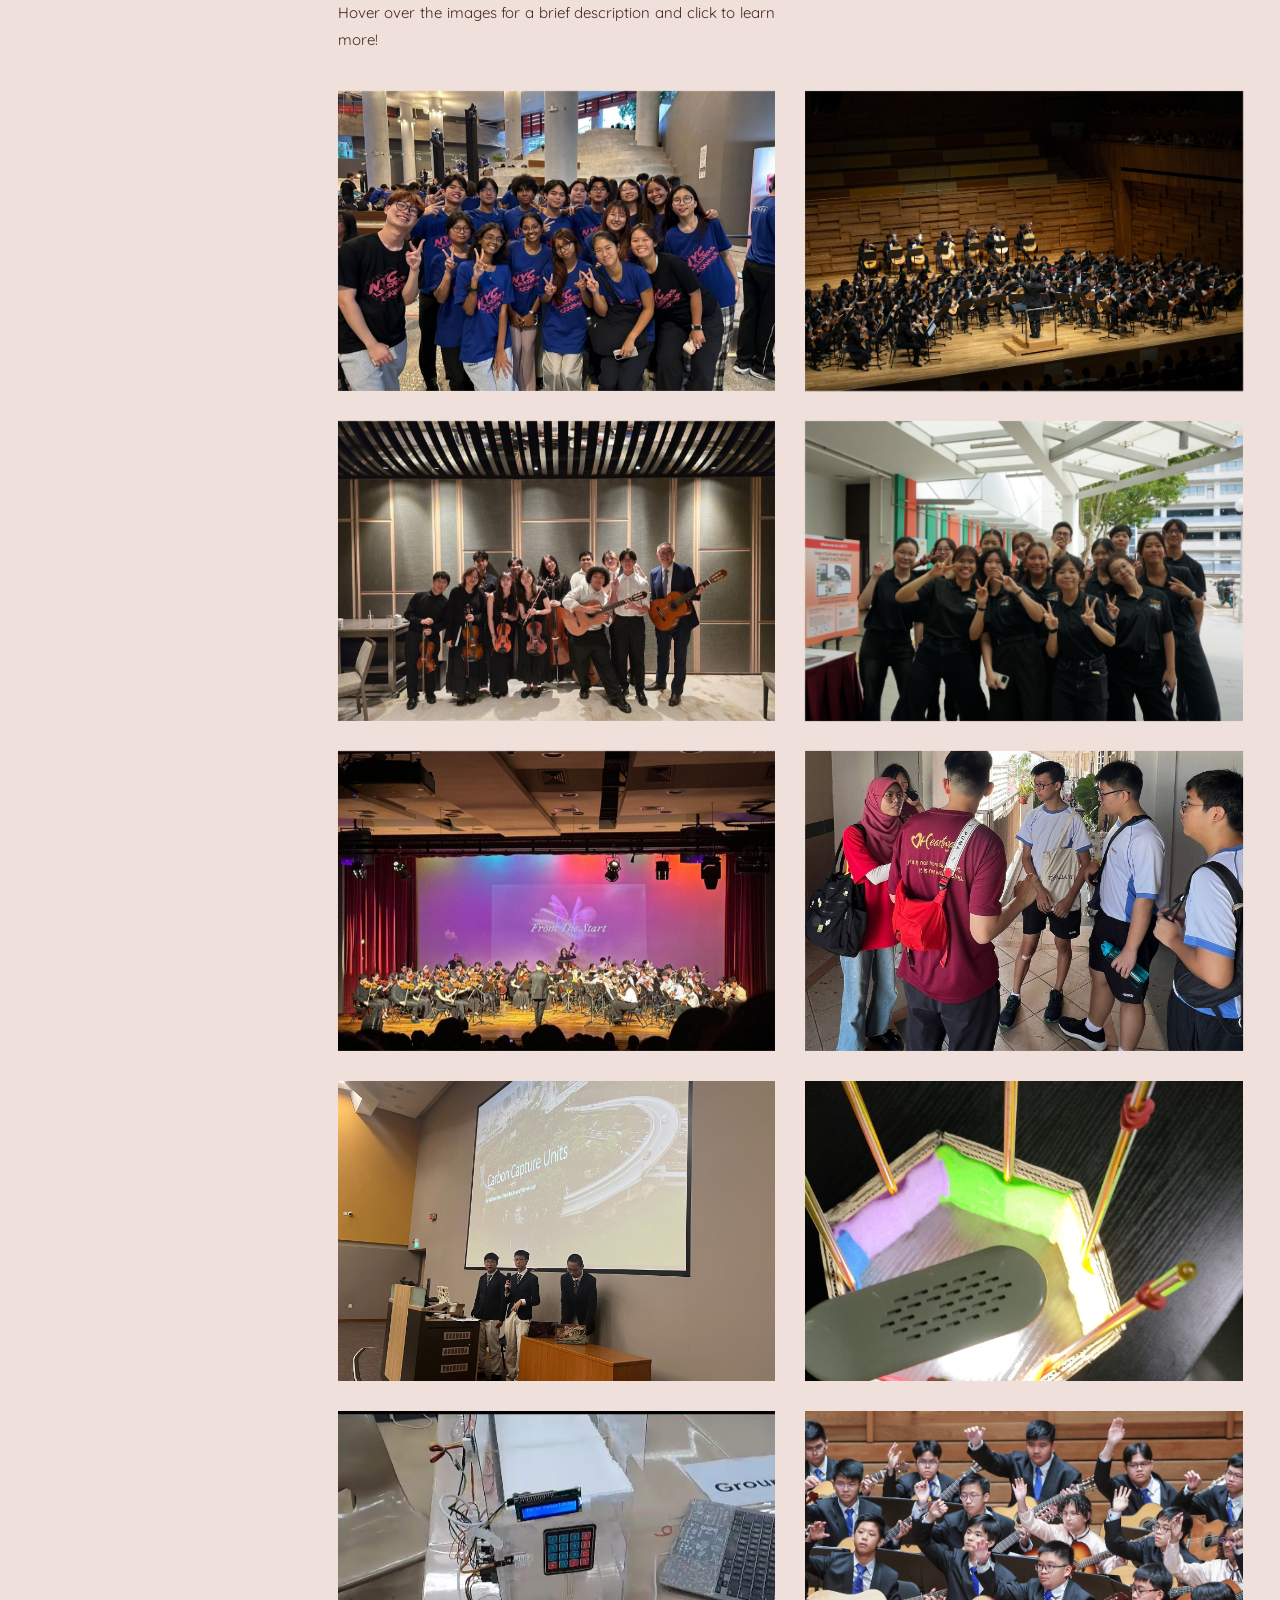
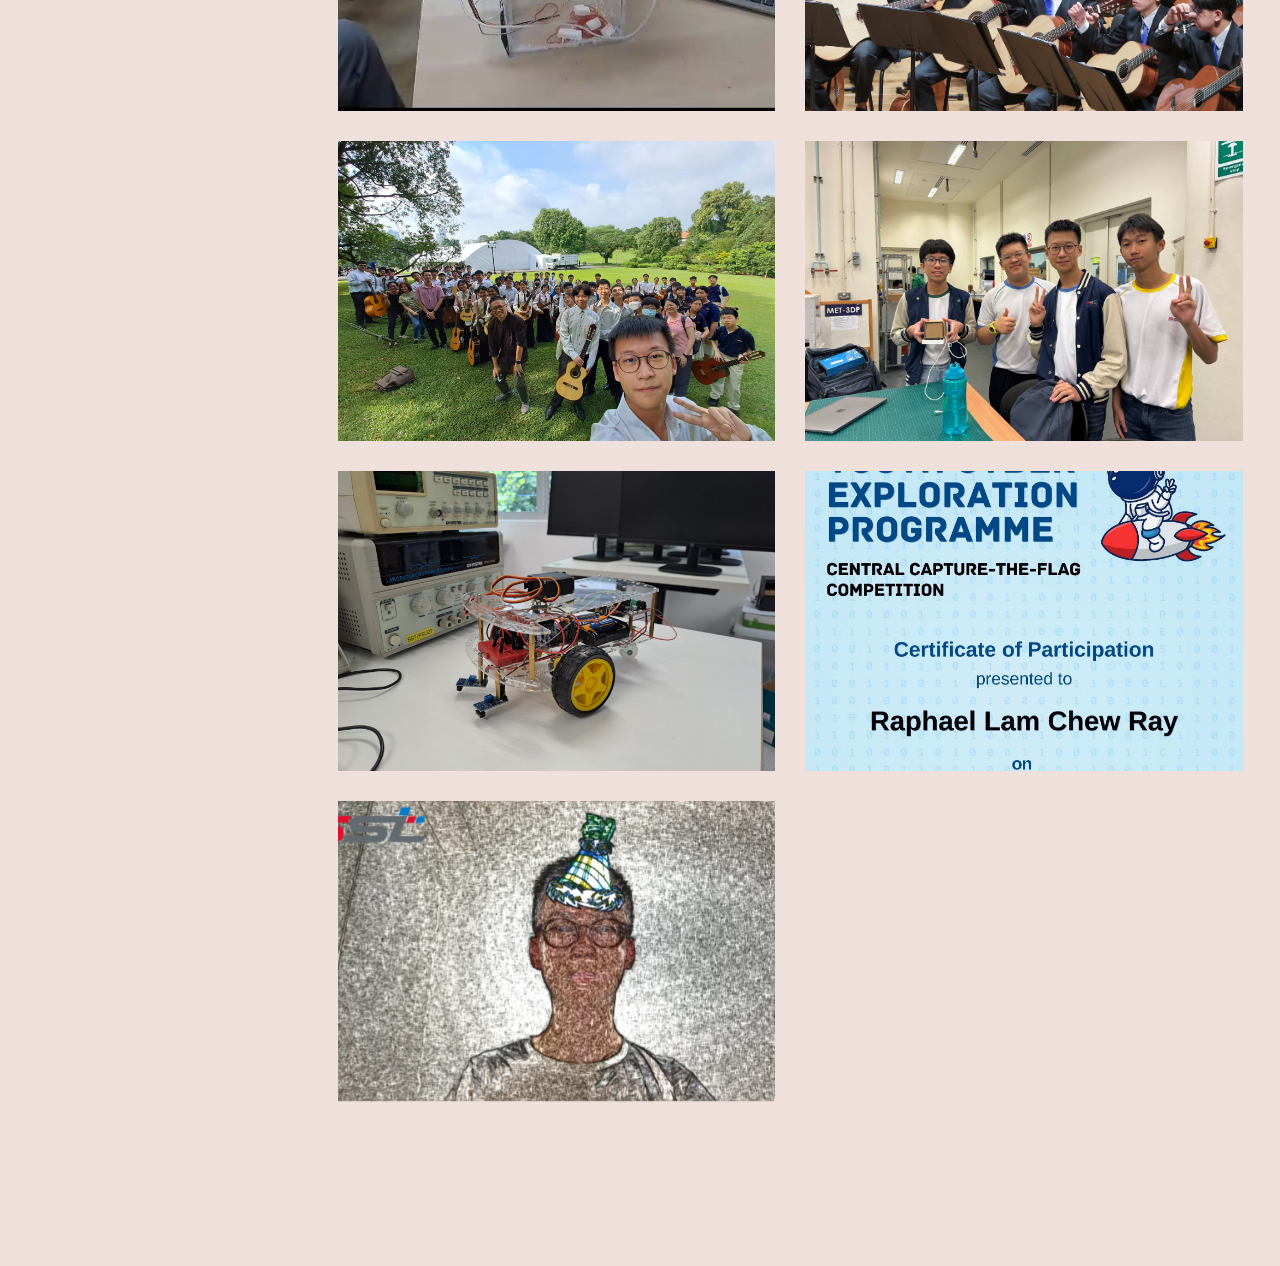
==== commit e92ac549: "content updates" ====
--- a/index.html
+++ b/index.html
@@ -35,7 +35,7 @@
 			<div class="text-center">
 				<div class="author-img" style="background-image: url(images/Profile.jpeg);"></div>
 				<h1 id="colorlib-logo"><a href="index.html">Raphael Lam</a></h1>
-				<span class="position">Y1 Chemical & Biomolecular Engineering Student at Ngee Ann Polytechnic</span>
+				<span class="position">Y2 Chemical & Biomolecular Engineering Student at Ngee Ann Polytechnic</span>
 			</div>
 			<nav id="colorlib-main-menu" role="navigation" class="navbar">
 				<div id="navbar" class="collapse">
@@ -91,6 +91,56 @@
 					<div class="row row-bottom-padded-sm animate-box" data-animate-effect="fadeInLeft">
 					</div>
 					<div class="row">
+						<div class="col-md-6 animate-box" data-animate-effect="fadeInRight">
+							<div class="project" style="background-image: url(images/NYCLC.jpg);">
+								<div class="desc">
+									<div class="con">
+										<h3>NYCLC</h3>
+										<p>Over the June holidays of year 2 semester 1, I had the opportunity to participate in the National Youth Council Leadership Camp (NYCLC). Organised by the National Youth Council (NYC), it was an eye opening experience allowing me to deepen my understanding of issues Singapore faces, both past and present as well as further helped in my development as a youth leader.</p>
+									</div>
+								</div>
+							</div>
+						</div>
+						<div class="col-md-6 animate-box" data-animate-effect="fadeInRight">
+							<div class="project" style="background-image: url(images/NPSP.jpg);">
+								<div class="desc">
+									<div class="con">
+										<h3>Rhapsodie En Danse</h3>
+										<p>The Rhapsodie En Danse concert was a concert put together by the plucked side of NP Strings and the SP Guitarists. Through this performance, I was once again back at the School of the Arts (SOTA). Through all the grueling practices, everyone persevered and pulled through to put on this amazing performance.</p>
+									</div>
+								</div>
+							</div>
+						</div>
+						<div class="col-md-6 animate-box" data-animate-effect="fadeInRight">
+							<div class="project" style="background-image: url(images/NAK180th.jpg);">
+								<div class="desc">
+									<div class="con">
+										<h3>NAK 180th Anniversary Gala Dinner</h3>
+										<p>On the 5th of November 2025, I was given the opportunity to perform at the Ngee Ann Kongsi (NAK) 180th Anniversary Gala Dinner. Through this experience, I have been able to further develop my guitar skills as well as my discipline, teamwork, and confidence. I am grateful for the opportunity to represent NP and my CCA, NP Strings at such a prestigious event.</p>
+									</div>
+								</div>
+							</div>
+						</div>
+						<div class="col-md-6 animate-box" data-animate-effect="fadeInRight">
+							<div class="project" style="background-image: url(images/OH2026.JPG);">
+								<div class="desc">
+									<div class="con">
+										<h3>LSCT Open House 2026</h3>
+										<p>As a member of the LSCT Operatives, I helped interact with the public. Being a tour guide, I helped guide groups of students through the various courses offered at the School of Life Sciences & Chemical Technology (LSCT) while answering their various questions. When not conducting tours, I also initiated conversations with members of the public to help guide them to what they were looking for.</p>
+									</div>
+								</div>
+							</div>
+						</div>
+						<div class="col-md-6 animate-box" data-animate-effect="fadeInRight">
+							<div class="project" style="background-image: url(images/AF2025.jpg);">
+								<div class="desc">
+									<div class="con">
+										<h3>Arts Fiesta 2025</h3>
+										<p>On the 24th of November 2025, I performed on stage at the NP music box both as a player and as an emcee. The preparation for this performance had started as soon as I had joined the CCA, NP Strings and through this opportunity, I gained valuable experiences and forged bonds with many of my CCA mates.</p>
+									</div>
+								</div>
+							</div>
+						</div>
 						<div class="col-md-6 animate-box" data-animate-effect="fadeInRight">
 							<div class="project" style="background-image: url(images/capstone.jpeg);">
 								<div class="desc">
